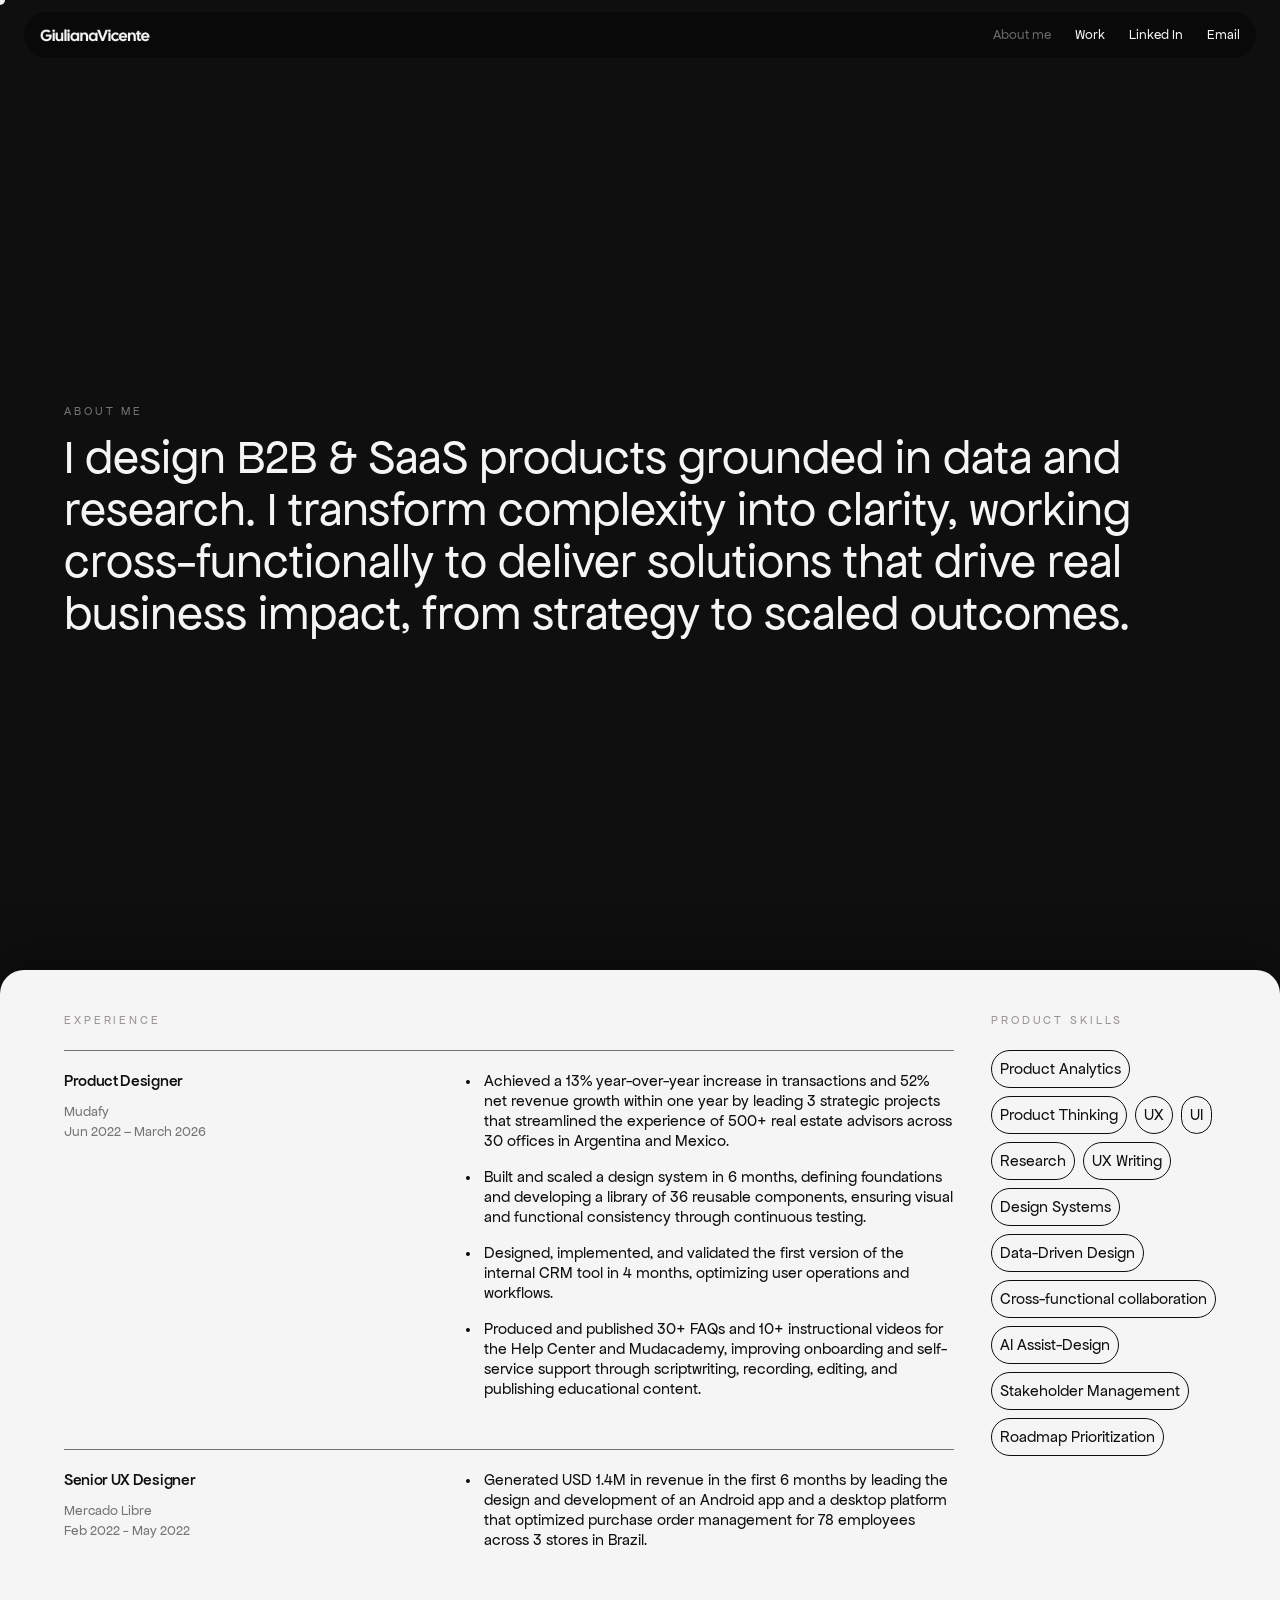
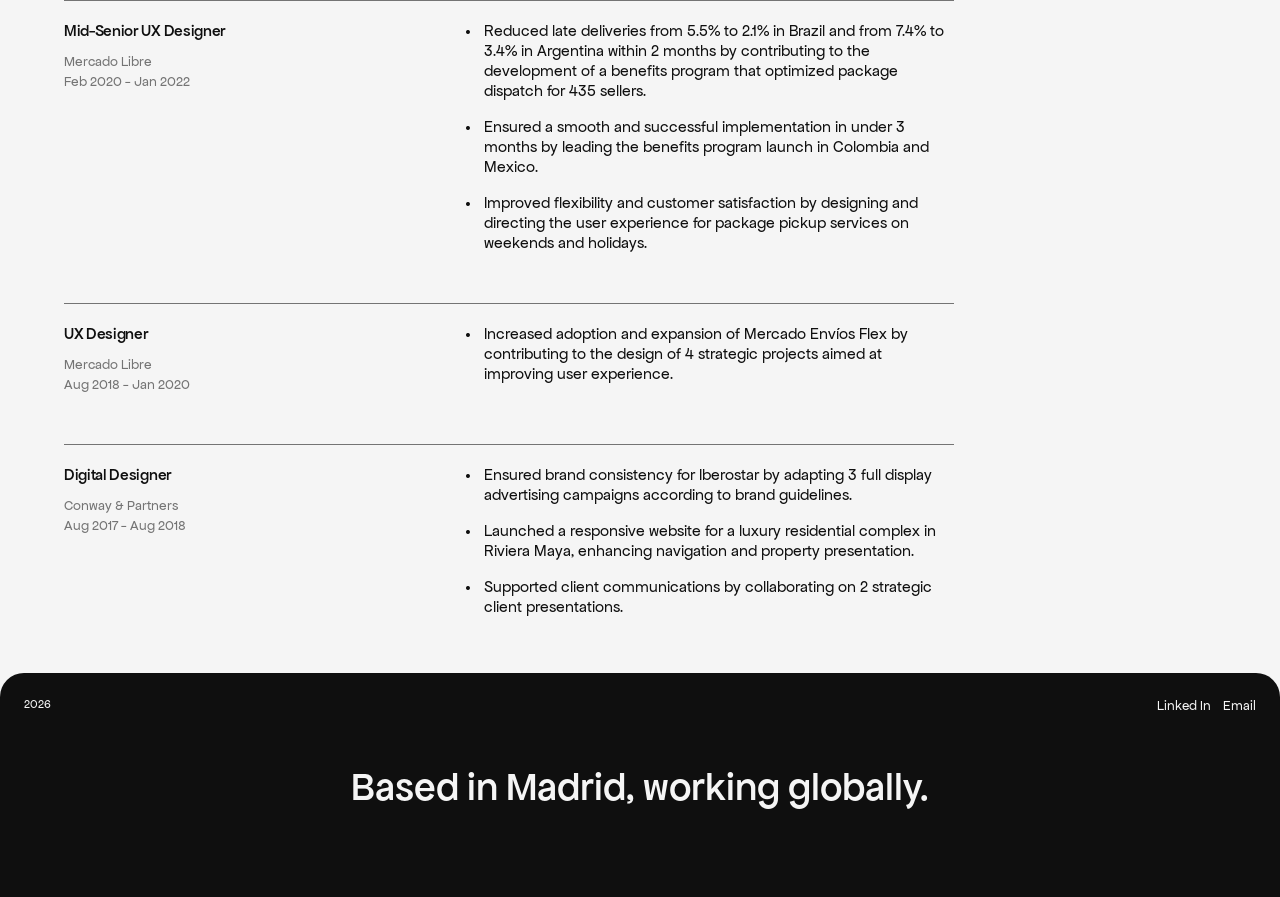
==== about.html @ 8612e889 "Cambios en home y about" ====
<!DOCTYPE html>
<html lang="en">
<head>
  <meta charset="UTF-8">
  <meta name="viewport" content="width=device-width, initial-scale=1.0">
  <title>About — Giuliana Vicente</title>
  <link rel="apple-touch-icon" sizes="180x180" href="favicon/apple-touch-icon.png">
  <link rel="icon" type="image/png" sizes="16x16" href="favicon/favicon-16x16.png">
  <link rel="icon" type="image/x-icon" href="favicon/favicon.ico">
  <link rel="manifest" href="favicon/site.webmanifest">
  <link rel="stylesheet" href="style.css?v=14">
</head>
<body class="about-page">

  <!-- Custom cursor -->
  <div id="cursor-dot"></div>
  <div id="cursor-bubble"><span id="cursor-bubble-text">See project</span></div>

  <!-- Navbar -->
  <nav class="navbar">
    <div class="navbar-inner">
      <a href="index.html" class="navbar-logo">
        <img src="images/logo.png" alt="Giuliana Vicente">
      </a>
      <div class="navbar-location">
        <div class="location-dot">
          <span class="dot-ring"></span>
          <span class="dot-core"></span>
        </div>
        <span>Based in Madrid, working globally</span>
      </div>
      <div class="navbar-links">
        <a href="about.html" class="nav-active">About me</a>
        <a href="index.html#work">Work</a>
        <a href="https://www.linkedin.com/in/giuliana-vicente/" target="_blank" rel="noopener">Linked In</a>
        <a href="mailto:giuvicente23@gmail.com">Email</a>
      </div>
      <button class="navbar-hamburger" aria-label="Open menu" aria-expanded="false" aria-controls="mobile-menu">
        <span class="ham-line"></span>
        <span class="ham-line"></span>
        <span class="ham-line"></span>
      </button>
    </div>
  </nav>

  <!-- Mobile menu overlay -->
  <div class="mobile-menu" id="mobile-menu" aria-hidden="true">
    <div class="mobile-menu-inner">
      <button class="mobile-menu-close" aria-label="Close menu">✕</button>
      <nav class="mobile-menu-links">
        <a href="index.html">Home</a>
        <a href="about.html" class="nav-active">About me</a>
        <a href="index.html#work">Work</a>
        <a href="https://www.linkedin.com/in/giuliana-vicente/" target="_blank" rel="noopener">Linked In</a>
        <a href="mailto:giuvicente23@gmail.com">Email</a>
      </nav>
    </div>
  </div>

  <!-- Main content -->
  <main class="about-main">

    <!-- Description -->
    <section class="about-description">
      <span class="label label--dark">ABOUT ME</span>
      <p class="about-intro">I design B2B &amp; SaaS products grounded in data and research. I transform complexity into clarity, working cross-functionally to deliver solutions that drive real business impact, from strategy to scaled outcomes.</p>
    </section>

    <!-- Experience + Skills -->
    <div class="about-body">

      <!-- Experience -->
      <div class="about-experience">
        <span class="label label--dark">EXPERIENCE</span>

        <div class="about-jobs">

          <section class="about-job">
            <div class="about-job-title">
              <h3>Product Designer</h3>
              <div class="about-job-meta">
                <span>Mudafy</span>
                <span>Jun 2022 – March 2026</span>
              </div>
            </div>
            <div class="about-job-desc">
              <ul>
                <li>Achieved a 13% year-over-year increase in transactions and 52% net revenue growth within one year by leading 3 strategic projects that streamlined the experience of 500+ real estate advisors across 30 offices in Argentina and Mexico.</li>
                <li>Built and scaled a design system in 6 months, defining foundations and developing a library of 36 reusable components, ensuring visual and functional consistency through continuous testing.</li>
                <li>Designed, implemented, and validated the first version of the internal CRM tool in 4 months, optimizing user operations and workflows.</li>
                <li>Produced and published 30+ FAQs and 10+ instructional videos for the Help Center and Mudacademy, improving onboarding and self-service support through scriptwriting, recording, editing, and publishing educational content.</li>
              </ul>
            </div>
          </section>

          <section class="about-job">
            <div class="about-job-title">
              <h3>Senior UX Designer</h3>
              <div class="about-job-meta">
                <span>Mercado Libre</span>
                <span>Feb 2022 - May 2022</span>
              </div>
            </div>
            <div class="about-job-desc">
              <ul>
                <li>Generated USD 1.4M in revenue in the first 6 months by leading the design and development of an Android app and a desktop platform that optimized purchase order management for 78 employees across 3 stores in Brazil.</li>
              </ul>
            </div>
          </section>

          <section class="about-job">
            <div class="about-job-title">
              <h3>Mid-Senior UX Designer</h3>
              <div class="about-job-meta">
                <span>Mercado Libre</span>
                <span>Feb 2020 - Jan 2022</span>
              </div>
            </div>
            <div class="about-job-desc">
              <ul>
                <li>Reduced late deliveries from 5.5% to 2.1% in Brazil and from 7.4% to 3.4% in Argentina within 2 months by contributing to the development of a benefits program that optimized package dispatch for 435 sellers.</li>
                <li>Ensured a smooth and successful implementation in under 3 months by leading the benefits program launch in Colombia and Mexico.</li>
                <li>Improved flexibility and customer satisfaction by designing and directing the user experience for package pickup services on weekends and holidays.</li>
              </ul>
            </div>
          </section>

          <section class="about-job">
            <div class="about-job-title">
              <h3>UX Designer</h3>
              <div class="about-job-meta">
                <span>Mercado Libre</span>
                <span>Aug 2018 - Jan 2020</span>
              </div>
            </div>
            <div class="about-job-desc">
              <ul>
                <li>Increased adoption and expansion of Mercado Envíos Flex by contributing to the design of 4 strategic projects aimed at improving user experience.</li>
              </ul>
            </div>
          </section>

          <section class="about-job">
            <div class="about-job-title">
              <h3>Digital Designer</h3>
              <div class="about-job-meta">
                <span>Conway &amp; Partners</span>
                <span>Aug 2017 - Aug 2018</span>
              </div>
            </div>
            <div class="about-job-desc">
              <ul>
                <li>Ensured brand consistency for Iberostar by adapting 3 full display advertising campaigns according to brand guidelines.</li>
                <li>Launched a responsive website for a luxury residential complex in Riviera Maya, enhancing navigation and property presentation.</li>
                <li>Supported client communications by collaborating on 2 strategic client presentations.</li>
              </ul>
            </div>
          </section>

        </div>
      </div>

      <!-- Skills -->
      <div class="about-skills">
        <span class="label label--dark">PRODUCT SKILLS</span>
        <div class="about-tags">
          <span class="about-tag" style="--pill-color:#BB98EB">Product Analytics</span>
          <span class="about-tag" style="--pill-color:#C4F485">Product Thinking</span>
          <span class="about-tag" style="--pill-color:#FFDDE3">UX</span>
          <span class="about-tag" style="--pill-color:#FFBE00">UI</span>
          <span class="about-tag" style="--pill-color:#DFCDAF">Research</span>
          <span class="about-tag" style="--pill-color:#669EF4">UX Writing</span>
          <span class="about-tag" style="--pill-color:#FF98F6">Design Systems</span>
          <span class="about-tag" style="--pill-color:#F07D7D">Data-Driven Design</span>
          <span class="about-tag" style="--pill-color:#C9E6F1">Cross-functional collaboration</span>
          <span class="about-tag" style="--pill-color:#FFBE00">AI Assist-Design</span>
          <span class="about-tag" style="--pill-color:#BB98EB">Stakeholder Management</span>
          <span class="about-tag" style="--pill-color:#C4F485">Roadmap Prioritization</span>
        </div>
      </div>

    </div>
  </main>

  <!-- Footer -->
  <footer class="footer--dark" id="contact">
    <div class="footer-inner">
      <span class="footer-year">2026</span>
      <p class="footer-tagline">Based in Madrid, working globally.</p>
      <div class="footer-social">
        <a href="https://www.linkedin.com/in/giuliana-vicente/" target="_blank" rel="noopener">Linked In</a>
        <a href="mailto:giuvicente23@gmail.com">Email</a>
      </div>
    </div>
  </footer>

  <script>
    // ── Custom cursor ──────────────────────────────────────────────────────
    var cursorDot    = document.getElementById('cursor-dot');
    var cursorBubble = document.getElementById('cursor-bubble');
    var cursorX = window.innerWidth / 2;
    var cursorY = window.innerHeight / 2;
    var rafPending = false;

    document.addEventListener('mousemove', function(e) {
      cursorX = e.clientX;
      cursorY = e.clientY;
      if (!rafPending) {
        rafPending = true;
        requestAnimationFrame(function() {
          cursorDot.style.left    = cursorX + 'px';
          cursorDot.style.top     = cursorY + 'px';
          cursorBubble.style.left = cursorX + 'px';
          cursorBubble.style.top  = cursorY + 'px';
          rafPending = false;
        });
      }
    });

    // ── Mobile hamburger menu ──────────────────────────────────────────────
    (function() {
      var btn   = document.querySelector('.navbar-hamburger');
      var menu  = document.getElementById('mobile-menu');
      var close = document.querySelector('.mobile-menu-close');
      if (!btn || !menu) return;

      function openMenu() {
        menu.classList.add('is-open');
        btn.classList.add('is-active');
        document.body.classList.add('menu-open');
        btn.setAttribute('aria-expanded', 'true');
        menu.setAttribute('aria-hidden', 'false');
      }
      function closeMenu() {
        menu.classList.remove('is-open');
        btn.classList.remove('is-active');
        document.body.classList.remove('menu-open');
        btn.setAttribute('aria-expanded', 'false');
        menu.setAttribute('aria-hidden', 'true');
      }

      btn.addEventListener('click', openMenu);
      if (close) close.addEventListener('click', closeMenu);
      menu.querySelectorAll('a').forEach(function(a) {
        a.addEventListener('click', closeMenu);
      });
    })();

    // ── Footer slide-up ────────────────────────────────────────────────────
    var footerEl = document.querySelector('footer');
    var footerObserver = new IntersectionObserver(function(entries) {
      entries.forEach(function(entry) {
        if (entry.isIntersecting) {
          footerEl.classList.add('footer-visible');
          footerObserver.unobserve(footerEl);
        }
      });
    }, { threshold: 0.05 });
    footerObserver.observe(footerEl);
  </script>

</body>
</html>
---- style.css ----
/* =============================================
   FONTS
   ============================================= */

@font-face {
  font-family: 'ApfelGrotezk';
  src: url('fonts/ApfelGrotezk-Regular.woff') format('woff');
  font-weight: 400;
  font-style: normal;
  font-display: swap;
}

@font-face {
  font-family: 'ApfelGrotezk';
  src: url('fonts/ApfelGrotezk-Mittel.woff') format('woff');
  font-weight: 500;
  font-style: normal;
  font-display: swap;
}

@font-face {
  font-family: 'ApfelGrotezk';
  src: url('fonts/ApfelGrotezk-Fett.woff') format('woff');
  font-weight: 700;
  font-style: normal;
  font-display: swap;
}

@font-face {
  font-family: 'FunnelDisplay';
  src: url('fonts/FunnelDisplay-Medium.woff') format('woff');
  font-weight: 500;
  font-style: normal;
  font-display: swap;
}

@font-face {
  font-family: 'Newake';
  src: url('fonts/NewakeFont-Demo.woff2') format('woff2');
  font-weight: 400;
  font-style: normal;
  font-display: swap;
}

/* =============================================
   RESET & BASE
   ============================================= */

*, *::before, *::after {
  box-sizing: border-box;
  margin: 0;
  padding: 0;
}

/* =============================================
   CUSTOM CURSOR
   ============================================= */

* {
  cursor: none !important;
}

#cursor-dot {
  position: fixed;
  top: 0;
  left: 0;
  width: 10px;
  height: 10px;
  background-color: #ffffff;
  border-radius: 50%;
  pointer-events: none;
  z-index: 9999;
  transform: translate(-50%, -50%);
  mix-blend-mode: difference;
  transition: opacity 0.2s ease, transform 0.25s cubic-bezier(0.16, 1, 0.3, 1);
  will-change: transform;
}

body.cursor-on-card #cursor-dot,
body.cursor-on-photo #cursor-dot {
  opacity: 0;
  transform: translate(-50%, -50%) scale(0);
}

#cursor-bubble {
  position: fixed;
  top: 0;
  left: 0;
  width: 110px;
  height: 110px;
  background-color: #0f0f0f;
  border-radius: 50%;
  pointer-events: none;
  z-index: 9998;
  transform: translate(-50%, -50%) scale(0);
  display: flex;
  align-items: center;
  justify-content: center;
  opacity: 0;
  transition: transform 0.35s cubic-bezier(0.16, 1, 0.3, 1),
              opacity 0.25s ease;
  will-change: transform;
}

body.cursor-on-card #cursor-bubble {
  transform: translate(-50%, -50%) scale(1);
  opacity: 1;
}

body.cursor-on-photo #cursor-bubble {
  transform: translate(-50%, -50%) scale(1);
  opacity: 1;
  background-color: #ffffff;
}

body.cursor-on-photo #cursor-bubble span {
  color: #0f0f0f;
}

#cursor-bubble span {
  font-family: 'ApfelGrotezk', sans-serif;
  font-weight: 500;
  font-size: 13px;
  color: #f5f5f5;
  pointer-events: none;
  white-space: nowrap;
}

:root {
  --black:  #0f0f0f;
  --white:  #f5f5f5;
  --grey:   #9a9393;
  --teal:   #1a7e7e;
}

html {
  scroll-behavior: smooth;
}

body {
  background-color: var(--black);
  color: var(--white);
  font-family: 'ApfelGrotezk', sans-serif;
  font-weight: 400;
  -webkit-font-smoothing: antialiased;
  -moz-osx-font-smoothing: grayscale;
}

img {
  display: block;
  max-width: 100%;
}

a {
  text-decoration: none;
  color: inherit;
}

/* =============================================
   SHARED: LABEL
   ============================================= */

.label {
  display: block;
  font-family: 'ApfelGrotezk', sans-serif;
  font-weight: 400;
  font-size: 12px;
  letter-spacing: 2.88px;
  line-height: 20px;
  color: var(--grey);
  text-transform: uppercase;
}

/* =============================================
   NAVBAR
   ============================================= */

.navbar {
  position: fixed;
  top: 0;
  left: 0;
  right: 0;
  z-index: 100;
  padding: 12px 24px;
}

.navbar-inner {
  display: flex;
  align-items: center;
  justify-content: space-between;
  width: 100%;
  height: 46px;
  padding: 0 16px;
  border-radius: 32px;
  background: rgba(0, 0, 0, 0.35);
  backdrop-filter: blur(16px);
  -webkit-backdrop-filter: blur(16px);
}

.navbar-location {
  display: none;
}

.navbar-location span {
  font-size: 14px;
  line-height: 20px;
  color: var(--white);
  white-space: nowrap;
}

.location-dot {
  position: relative;
  width: 16px;
  height: 16px;
  flex-shrink: 0;
  display: flex;
  align-items: center;
  justify-content: center;
}

.dot-core {
  position: absolute;
  width: 6px;
  height: 6px;
  border-radius: 50%;
  background: #ff3b30;
  z-index: 1;
}

.dot-ring {
  position: absolute;
  width: 12px;
  height: 12px;
  border-radius: 50%;
  background: rgba(255, 59, 48, 0.35);
  animation: radar-ping 1.8s ease-out infinite;
}

@keyframes radar-ping {
  0%   { transform: scale(0.8); opacity: 0.85; }
  100% { transform: scale(2.4); opacity: 0; }
}

.navbar-links {
  display: flex;
  align-items: center;
  gap: 24px;
}

.navbar-links a {
  font-size: 13.7px;
  line-height: 20px;
  color: var(--white);
  white-space: nowrap;
  transition: opacity 0.2s ease;
}

.navbar-links a.nav-active {
  opacity: 0.4;
}

.navbar--light .navbar-links a.nav-active {
  opacity: 0.4;
}

/* Logo */
.navbar-logo {
  display: flex;
  align-items: center;
  flex-shrink: 0;
  text-decoration: none;
}

.navbar-logo img {
  height: 28px;
  width: auto;
  display: block;
}

/* Hamburger — oculto en desktop */
.navbar-hamburger {
  display: none;
  flex-direction: column;
  align-items: center;
  justify-content: center;
  gap: 5px;
  width: 32px;
  height: 32px;
  background: none;
  border: none;
  cursor: pointer;
  padding: 4px;
  flex-shrink: 0;
}

.ham-line {
  display: block;
  width: 20px;
  height: 1.5px;
  background: var(--white);
  border-radius: 2px;
  transform-origin: center;
  transition: transform 0.4s cubic-bezier(0.16, 1, 0.3, 1),
              opacity  0.25s ease;
}

/* Línea 1 → brazo superior de la X */
.navbar-hamburger.is-active .ham-line:nth-child(1) {
  transform: translateY(6.5px) rotate(45deg);
}

/* Línea 2 → desaparece */
.navbar-hamburger.is-active .ham-line:nth-child(2) {
  transform: scaleX(0);
  opacity: 0;
}

/* Línea 3 → brazo inferior de la X */
.navbar-hamburger.is-active .ham-line:nth-child(3) {
  transform: translateY(-6.5px) rotate(-45deg);
}

/* Mobile menu overlay — clip-path desde esquina superior derecha */
.mobile-menu {
  display: flex;
  flex-direction: column;
  position: fixed;
  inset: 0;
  height: 100vh;
  height: 100svh;
  z-index: 200;
  background-color: #ffffff;
  clip-path: circle(0% at calc(100% - 32px) 38px);
  pointer-events: none;
  transition: clip-path 0.75s cubic-bezier(0.16, 1, 0.3, 1);
}

.mobile-menu.is-open {
  clip-path: circle(170% at calc(100% - 32px) 38px);
  pointer-events: all;
}

body.menu-open {
  overflow: hidden;
}

.mobile-menu-inner {
  display: flex;
  flex-direction: column;
  height: 100%;
  padding: 16px 16px 48px;
  position: relative;
}

.mobile-menu-close {
  align-self: flex-end;
  background: none;
  border: none;
  color: var(--black);
  font-size: 20px;
  line-height: 1;
  cursor: pointer;
  padding: 8px;
  opacity: 0.4;
  transition: opacity 0.2s ease;
  font-family: 'ApfelGrotezk', sans-serif;
}

.mobile-menu-close:hover {
  opacity: 1;
}

.mobile-menu-links {
  display: flex;
  flex-direction: column;
  justify-content: center;
  flex: 1;
  gap: 32px;
  padding: 0 8px;
}

.mobile-menu-links a {
  font-family: 'ApfelGrotezk', sans-serif;
  font-size: 40px;
  line-height: 44px;
  color: var(--black);
  text-decoration: none;
  opacity: 0;
  transform: translateY(12px);
  transition: opacity 0.3s ease, transform 0.4s cubic-bezier(0.16, 1, 0.3, 1),
              color 0.2s ease;
}

.mobile-menu.is-open .mobile-menu-links a {
  opacity: 1;
  transform: translateY(0);
}

.mobile-menu.is-open .mobile-menu-links a:nth-child(1) { transition-delay: 0.22s; }
.mobile-menu.is-open .mobile-menu-links a:nth-child(2) { transition-delay: 0.30s; }
.mobile-menu.is-open .mobile-menu-links a:nth-child(3) { transition-delay: 0.38s; }
.mobile-menu.is-open .mobile-menu-links a:nth-child(4) { transition-delay: 0.46s; }
.mobile-menu.is-open .mobile-menu-links a:nth-child(5) { transition-delay: 0.54s; }

.mobile-menu-links a:hover,
.mobile-menu-links a:active {
  opacity: 0.4;
}

.mobile-menu-links a.nav-active {
  opacity: 0.35;
}

/* Navbar variante clara (sobre fondo blanco) */
.navbar--light .navbar-inner {
  background: rgba(245, 245, 245, 0.75);
  border: 1px solid rgba(0,0,0,0.08);
}

.navbar--light .navbar-location span,
.navbar--light .navbar-links a {
  color: var(--black);
}

/* Footer variante invertida (fondo negro) */
footer.footer--dark {
  background-color: var(--black);
  border-radius: 24px 24px 0 0;
  margin-top: -24px;
  position: relative;
  z-index: 3;
}

footer.footer--dark .footer-year,
footer.footer--dark .footer-tagline,
footer.footer--dark .footer-social a {
  color: var(--white);
}

.navbar-links a:hover {
  opacity: 0.6;
}

/* =============================================
   HERO
   ============================================= */

.hero {
  position: sticky;
  top: 0;
  z-index: 0;
  display: flex;
  flex-direction: column;
  align-items: center;
  justify-content: center;
  height: 100vh;
  height: 100svh;
  width: 100%;
  overflow: clip;
}

.hero-bg {
  position: absolute;
  inset: 0;
  z-index: 0;
  overflow: hidden;
}

.hero-bg-img {
  position: absolute;
  top: 50%;
  left: 50%;
  width: auto;
  height: auto;
  max-width: none;
  transform: translate(-50%, -50%);
  will-change: transform;
}


.hero-text {
  position: absolute;
  top: 50%;
  left: 0;
  right: 0;
  transform: translateY(-50%);
  z-index: 2;
  width: 100%;
  text-align: center;
}

.hero-title {
  font-family: 'ApfelGrotezk', sans-serif;
  font-weight: 400;
  font-size: clamp(52px, 11.1vw, 160px);
  line-height: 0.95;
  color: var(--white);
  text-transform: uppercase;
  overflow: hidden;
}

.hero-line--product {
  padding-left: 0;
}

.hero-line--designer {
  padding-left: 0;
}

.hero-name {
  font-family: 'ApfelGrotezk', sans-serif;
  font-weight: 400;
  font-size: clamp(18px, 3vw, 44px);
  line-height: 1;
  color: var(--white);
  text-align: center;
  margin-top: 20px;
  overflow: hidden;
}

/* ── Hero title: horizontal mask reveal ─── */
.line-mask {
  display: block;
  overflow: hidden;
}

.line-reveal {
  display: block;
  opacity: 0;
  transform: translateX(-6px);
  clip-path: inset(0 100% 0 0);
  animation: line-mask-reveal 0.9s cubic-bezier(0.77, 0, 0.175, 1) forwards;
}

@keyframes line-mask-reveal {
  0%   { clip-path: inset(0 100% 0 0); opacity: 1; transform: translateX(-6px); }
  100% { clip-path: inset(0 0% 0 0);   opacity: 1; transform: translateX(0); }
}

/* Name: fade + slide up */
.name-mask {
  display: block;
  overflow: hidden;
}

.name-reveal {
  display: block;
  opacity: 0;
  transform: translateY(16px);
  animation: name-fade-up 0.7s cubic-bezier(0.16, 1, 0.3, 1) forwards;
}

@keyframes name-fade-up {
  to { opacity: 1; transform: translateY(0); }
}

/* Hero location — visible en todos los viewports */
.hero-location-mobile {
  display: flex;
  position: absolute;
  bottom: 24px;
  left: 0;
  right: 0;
  justify-content: center;
  align-items: center;
  gap: 8px;
  z-index: 2;
}

.hero-location-mobile span {
  font-size: 14px;
  line-height: 20px;
  color: var(--white);
  white-space: nowrap;
}

/* WoW inline images — only visible on mobile */
.wow-item-img {
  display: none;
  width: 100%;
  height: 200px;
  border-radius: 12px;
  overflow: hidden;
  margin-top: 4px;
}

.wow-item-img img {
  width: 100%;
  height: 100%;
  object-fit: cover;
}

footer.footer-visible .footer-inner {
  opacity: 1;
  transform: translateY(0);
}

/* ── Scroll reveal ─────────────────────── */
.reveal-on-scroll {
  opacity: 0;
  transform: translateY(24px);
  transition: opacity 0.65s cubic-bezier(0.16, 1, 0.3, 1),
              transform 0.65s cubic-bezier(0.16, 1, 0.3, 1);
}

.reveal-on-scroll.revealed {
  opacity: 1;
  transform: translateY(0);
}

.card-row.reveal-on-scroll,
.wow-item.reveal-on-scroll,
.exp-item.reveal-on-scroll {
  transition-delay: calc(var(--delay, 0) * 0.15s);
}

/* =============================================
   DESCRIPTION
   ============================================= */

.description {
  display: flex;
  flex-direction: column;
  gap: 10px;
  padding: 80px 64px;
  width: 100%;
  position: relative;
  z-index: 1;
  background-color: var(--black);
  border-radius: 24px 24px 0 0;
  box-shadow: 0 -12px 48px rgba(0,0,0,0.5);
}

.description p {
  font-family: 'ApfelGrotezk', sans-serif;
  font-weight: 400;
  font-size: 48px;
  line-height: 52px;
  color: var(--white);
}

/* =============================================
   WAY OF WORKING
   ============================================= */

.wow {
  display: flex;
  gap: 64px;
  align-items: center;
  justify-content: flex-end;
  padding: 120px 24px;
  width: 100%;
  position: sticky;
  top: 0;
  z-index: 1;
  background-color: var(--black);
}

.wow-image {
  width: 649px;
  height: 462px;
  flex-shrink: 0;
  border-radius: 16px;
  overflow: hidden;
  background-color: var(--black);
  position: relative;
}

.wow-image img {
  position: absolute;
  inset: 0;
  width: 100%;
  height: 100%;
  object-fit: cover;
  transition: opacity 0.6s ease;
}

.wow-image img.wow-img-hidden {
  opacity: 0;
}

.wow-text {
  flex: 1;
  display: flex;
  flex-direction: column;
  gap: 32px;
  min-width: 0;
}

.wow-item {
  display: flex;
  flex-direction: column;
  gap: 12px;
  cursor: default;
  transition: opacity 0.4s ease;
}

.wow-item h3 {
  font-family: 'ApfelGrotezk', sans-serif;
  font-weight: 500;
  font-size: 20px;
  line-height: 24px;
}

.wow-item p {
  font-family: 'ApfelGrotezk', sans-serif;
  font-weight: 400;
  font-size: 20px;
  line-height: 24px;
}

.wow-item--active h3,
.wow-item--active p {
  color: var(--white);
}

.wow-item--muted h3,
.wow-item--muted p {
  color: var(--grey);
}

/* =============================================
   CASE STUDIES
   ============================================= */

/* Sección: fondo negro para tapar el hero sticky detrás */
.case-studies {
  position: relative;
  z-index: 2;
  background-color: var(--black);
}

/* Sticky viewport — el contenedor visual real */
.cs-sticky {
  position: sticky;
  top: 0;
  height: 100vh;
  height: 100svh;
  overflow: hidden;
  background-color: #ffffff;
  border-radius: 24px 24px 0 0;
  box-shadow: 0 -16px 48px rgba(0, 0, 0, 0.35);
  display: flex;
  flex-direction: column;
  padding-top: 70px; /* altura navbar */
}

/* Label CASE STUDIES */
.cs-header {
  flex-shrink: 0;
  padding: 24px 24px 16px;
}

.label--dark {
  color: var(--grey);
}

/* Track: recorta el stack de cards */
.cs-track {
  flex: 1;
  overflow: hidden;
  position: relative;
  padding: 8px 24px 0;
  margin-bottom: 40px;
}

/* Stack de cards — JS anima el translateY */
.cs-cards {
  display: flex;
  flex-direction: column;
  gap: 12px;
  padding-bottom: 48px;
  will-change: transform;
  transition: transform 0.5s cubic-bezier(0.4, 0, 0.2, 1);
}

/* ── Fila de proyecto ─────────────────────────
   Un solo rectángulo redondeado con shadow.
   Altura asignada por JS.
   ─────────────────────────────────────────── */
.card-row {
  display: flex;
  align-items: stretch;
  flex-shrink: 0;
  border-radius: 36px;
  overflow: hidden;
  box-shadow: 0px 50px 70px 0px rgba(0, 0, 0, 0.08);
  cursor: pointer;
  background-color: var(--card-bg, #f5f5f5);
}

/* ── Panel de texto (izquierda) ──────────────── */
.card {
  background: var(--card-gradient, var(--card-bg, #f5f5f5));
  flex: 0 0 35%;
  padding: 40px;
  display: flex;
  flex-direction: column;
  justify-content: space-between;
  min-width: 0;
}

.card-top {
  display: flex;
  flex-direction: column;
  gap: 12px;
}

.card-meta {
  display: flex;
  flex-direction: column;
  gap: 6px;
}

.card-year {
  font-family: 'ApfelGrotezk', sans-serif;
  font-weight: 400;
  font-size: 16px;
  line-height: 20px;
  letter-spacing: -0.32px;
  color: var(--card-text, var(--grey));
  white-space: nowrap;
}

.card-tags {
  display: flex;
  gap: 6px;
  flex-wrap: wrap;
}

.tag {
  display: inline-flex;
  align-items: center;
  justify-content: center;
  padding: 2px 6px;
  border-radius: 24px;
  background-color: #f5f5f5;
  font-family: Arial, sans-serif;
  font-size: 12px;
  line-height: 16px;
  color: var(--black);
  white-space: nowrap;
}

.card h3 {
  font-family: 'ApfelGrotezk', sans-serif;
  font-weight: 500;
  font-size: 36px;
  line-height: 36px;
  color: var(--card-text, var(--black));
}

.card-top > p {
  font-family: 'ApfelGrotezk', sans-serif;
  font-weight: 400;
  font-size: 24px;
  line-height: 28px;
  letter-spacing: -0.48px;
  color: var(--card-text, var(--black));
}

.card-metric {
  font-family: 'ApfelGrotezk', sans-serif;
  font-weight: 400;
  font-size: 24px;
  line-height: 28px;
  letter-spacing: -0.48px;
  color: var(--card-text, var(--black));
}

.card-metrics {
  display: flex;
  flex-direction: column;
  gap: 12px;
}

/* ── Panel de imagen (derecha) ───────────────── */
.card-img {
  flex: 1;
  position: relative;
  min-width: 0;
  background: var(--card-img-gradient, var(--card-bg, #f5f5f5));
}

.card-img img {
  position: absolute;
  inset: 0;
  width: 100%;
  height: 100%;
  object-fit: cover;
  display: block;
}

/* =============================================
   EXPERIENCE & SKILLS
   ============================================= */

.experience-skills {
  background-color: var(--black);
  display: flex;
  gap: 64px;
  align-items: flex-start;
  padding: 120px 24px;
  width: 100%;
  position: relative;
  z-index: 1;
}

.experience-col,
.skills-col {
  flex: 1;
  display: flex;
  flex-direction: column;
  gap: 20px;
  min-width: 0;
}

.exp-item {
  border-top: 1px solid rgba(245, 245, 245, 0.2);
  padding-top: 12px;
  display: flex;
  flex-direction: column;
  gap: 4px;
}

.exp-header {
  display: flex;
  align-items: flex-start;
  justify-content: space-between;
  gap: 16px;
}

.exp-header h3 {
  font-family: 'ApfelGrotezk', sans-serif;
  font-weight: 500;
  font-size: 16px;
  line-height: 20px;
  letter-spacing: -0.32px;
  color: #ffffff;
  white-space: nowrap;
}

.exp-date {
  font-family: 'ApfelGrotezk', sans-serif;
  font-size: 12px;
  line-height: 18px;
  color: var(--grey);
  white-space: nowrap;
  flex-shrink: 0;
}

.exp-company {
  font-family: 'ApfelGrotezk', sans-serif;
  font-size: 12px;
  line-height: 18px;
  color: var(--grey);
}

.skill-tags {
  display: flex;
  flex-wrap: wrap;
  gap: 8px;
}

.skill-tag {
  display: inline-flex;
  align-items: center;
  justify-content: center;
  padding: 6px 8px;
  border: 1px solid var(--white);
  border-radius: 24px;
  font-family: 'ApfelGrotezk', sans-serif;
  font-size: 16px;
  line-height: 24px;
  color: var(--white);
  white-space: nowrap;
  transition: background-color 0.25s ease, color 0.25s ease, border-color 0.25s ease;
}

.skill-tag:hover {
  background-color: transparent;
  border-color: var(--pill-color, var(--white));
  color: var(--pill-color, var(--white));
}

/* =============================================
   ABOUT PAGE — REVEAL ANIMATION
   ============================================= */

@keyframes about-reveal {
  from {
    opacity: 0;
    clip-path: inset(0 0 100% 0);
    transform: translateY(16px);
  }
  to {
    opacity: 1;
    clip-path: inset(0 0 0% 0);
    transform: translateY(0);
  }
}

/* =============================================
   ABOUT PAGE
   ============================================= */

.about-page {
  background-color: var(--black);
  cursor: none;
}

.about-main {
  padding-top: 70px; /* altura navbar */
}

/* ── Description fold (dark, full viewport) ── */
.about-description {
  display: flex;
  flex-direction: column;
  justify-content: center;
  gap: 10px;
  padding: 80px 64px;
  min-height: 100vh;
  min-height: 100svh;
  background-color: var(--black);
  position: sticky;
  top: 0;
  z-index: 0;
  box-sizing: border-box;
}

.about-description .label {
  color: #747474;
  animation: about-reveal 0.7s cubic-bezier(0.16, 1, 0.3, 1) both;
  animation-delay: 0.1s;
}

.about-intro {
  font-family: 'ApfelGrotezk', sans-serif;
  font-size: 48px;
  line-height: 52px;
  color: var(--white);
  max-width: 100%;
  animation: about-reveal 0.9s cubic-bezier(0.16, 1, 0.3, 1) both;
  animation-delay: 0.25s;
}

/* ── Body: overlap card (light) ── */
.about-body {
  display: flex;
  gap: 37px;
  padding: 40px 64px 80px;
  background-color: #f5f5f5;
  border-radius: 24px 24px 0 0;
  box-shadow: 0 -16px 48px rgba(0, 0, 0, 0.35);
  position: relative;
  z-index: 2;
}

/* Columna experiencia */
.about-experience {
  flex: 1;
  display: flex;
  flex-direction: column;
  gap: 20px;
}

.about-jobs {
  display: flex;
  flex-direction: column;
  gap: 50px;
}

.about-job {
  display: flex;
  flex-wrap: wrap;
  gap: 0;
  align-items: flex-start;
  padding-top: 20px;
  border-top: 0.5px solid #747474;
}

.about-job-title {
  flex: 0 0 400px;
  min-width: 220px;
  display: flex;
  flex-direction: column;
  gap: 12px;
}

.about-job-title h3 {
  font-family: 'ApfelGrotezk', sans-serif;
  font-weight: 500;
  font-size: 16px;
  line-height: 20px;
  letter-spacing: -0.32px;
  color: var(--black);
}

.about-job-meta {
  display: flex;
  flex-direction: column;
  gap: 2px;
  font-family: 'ApfelGrotezk', sans-serif;
  font-size: 14px;
  line-height: 18px;
  color: #747474;
}

.about-job-desc {
  flex: 1;
  min-width: 300px;
  font-family: 'ApfelGrotezk', sans-serif;
  font-size: 16px;
  line-height: 20px;
  color: var(--black);
}

.about-job-desc ul {
  padding-left: 0;
  margin: 0;
  list-style: none;
  display: flex;
  flex-direction: column;
  gap: 16px;
}

.about-job-desc li {
  padding-left: 20px;
  position: relative;
}

.about-job-desc li::before {
  content: '•';
  position: absolute;
  left: 0;
  color: var(--black);
}

/* Columna skills */
.about-skills {
  flex: 0 0 224px;
  display: flex;
  flex-direction: column;
  gap: 20px;
}

.about-tags {
  display: flex;
  flex-wrap: wrap;
  gap: 8px;
}

/* Pills: mismo estilo que la home */
.about-tag {
  font-family: 'ApfelGrotezk', sans-serif;
  font-size: 16px;
  line-height: 24px;
  color: var(--black);
  border: 1px solid var(--black);
  border-radius: 24px;
  padding: 6px 8px;
  white-space: nowrap;
  position: relative;
  z-index: 10000;
  background-color: transparent;
  transition: border-color 0.25s ease, color 0.25s ease;
  cursor: none;
}

.about-tag:hover {
  border-color: var(--pill-color, var(--black));
  color: var(--pill-color, var(--black));
  background-color: transparent;
}

/* Mobile about */
@media (max-width: 768px) {
  .about-description {
    padding: 40px 16px;
    min-height: 100svh;
  }

  .about-intro {
    font-size: 32px;
    line-height: 32px;
  }

  .about-body {
    flex-direction: column;
    gap: 0;
    padding: 20px 16px 40px;
  }

  .about-experience,
  .about-skills {
    width: 100%;
  }

  .about-skills {
    padding-top: 20px;
  }

  .about-job {
    flex-direction: column;
  }

  .about-job-title {
    flex: none;
    width: 100%;
  }

  .about-job-meta {
    flex-direction: row;
    justify-content: space-between;
  }
}

/* =============================================
   FOOTER
   ============================================= */

footer {
  background-color: var(--white);
  width: 100%;
  max-width: 1390px;
  margin: 0 auto;
  border-radius: 24px 24px 0 0;
  overflow: hidden;
  position: relative;
  z-index: 2;
}

.footer-inner {
  display: flex;
  align-items: flex-start;
  justify-content: space-between;
  padding: 23px 24px;
  min-height: 224px;
  position: relative;
  opacity: 0;
  transform: translateY(60px);
  transition: opacity 0.9s cubic-bezier(0.16, 1, 0.3, 1),
              transform 1.1s cubic-bezier(0.16, 1, 0.3, 1);
}

.footer-year {
  font-family: 'ApfelGrotezk', sans-serif;
  font-size: 12px;
  line-height: 16px;
  color: var(--black);
  white-space: nowrap;
}

.footer-tagline {
  position: absolute;
  left: 50%;
  top: 114px;
  transform: translate(-50%, -50%);
  font-family: 'ApfelGrotezk', sans-serif;
  font-weight: 500;
  font-size: 40px;
  line-height: 44px;
  color: var(--black);
  text-align: center;
  white-space: nowrap;
}

.footer-social {
  display: flex;
  gap: 12px;
  align-items: center;
}

.footer-social a {
  font-family: 'ApfelGrotezk', sans-serif;
  font-size: 13.7px;
  line-height: 20px;
  color: var(--black);
  white-space: nowrap;
  transition: opacity 0.2s ease;
}

.footer-social a:hover {
  opacity: 0.5;
}

/* Way of Working — imagen reducida por debajo de 1300px */
@media (max-width: 1300px) {
  .wow-image {
    width: 360px;
    height: 256px;
  }
}

/* =============================================
   TABLET  (769px – 1024px)
   ============================================= */

@media (min-width: 769px) and (max-width: 1024px) {

  /* Side margins → 32px */
  .description        { padding: 80px 32px; }
  .about-description  { padding: 80px 32px; }
  .about-body         { padding: 40px 32px 80px; }

  /* Way of Working — márgenes alineados con case studies */
  .wow { padding: 120px 32px; }

  /* Cards — layout horizontal 50/50 */
  .card-row {
    flex-direction: row;
    height: auto;
  }
  .card {
    flex: 0 0 50%;
    width: auto;
    padding: 12px;
    border-radius: 0;
  }
  .card-img {
    flex: 0 0 50%;
    width: auto;
    min-height: 280px;
  }

  /* Márgenes internos de case studies alineados con wow */
  .cs-header { padding: 24px 32px 16px; }
  .cs-track  { padding: 8px 32px 0; }

}

/* =============================================
   MOBILE  (≤ 767px)
   ============================================= */

@media (max-width: 768px) {

  /* ── Navbar ───────────────────────────────── */
  .navbar { padding: 12px 16px; }
  .navbar-location { display: none; }
  .navbar-inner { justify-content: space-between; }
  .navbar-links { display: none; }
  .navbar-hamburger { display: flex; }

  /* ── Hero ─────────────────────────────────── */
  .hero {
    height: 448px;
    height: 448px;
  }

  .hero-location-mobile {
    display: flex;
    left: 0;
    right: 0;
    justify-content: center;
    padding: 0 16px;
  }

  .hero-text {
    padding: 0 16px;
    text-align: center;
  }

  .hero-title {
    font-size: 54px;
    line-height: 54px;
    text-align: center;
  }

  .hero-line--product { padding-left: 0; }
  .hero-line--designer { padding-left: 0; }

  .hero-name {
    font-size: 16px;
    line-height: 1.2;
    margin-top: 12px;
  }

  /* ── Description ─────────────────────────── */
  .description {
    padding: 40px 16px;
    border-radius: 0;
  }

  .description p {
    font-size: 32px;
    line-height: 32px;
  }

  /* ── Way of Working ──────────────────────── */
  .wow {
    flex-direction: column;
    padding: 40px 16px;
    position: relative;
    z-index: 1;
    gap: 32px;
    align-items: flex-start;
    background-color: var(--black);
  }

  .wow-image { display: none; }

  .wow-text { width: 100%; }

  .wow-item-img { display: block; }

  /* ── Case Studies ────────────────────────── */
  .case-studies { padding: 0 16px 24px; }
  .cs-header { padding: 40px 0 16px; }

  /* Cards en mobile: padding texto 12px */
  .card { padding: 12px; }

  .card h3 { font-size: 28px; line-height: 30px; }

  .card-top > p,
  .card-metric { font-size: 16px; line-height: 20px; letter-spacing: -0.28px; }

  /* ── Experience & Skills ─────────────────── */
  .experience-skills {
    flex-direction: column;
    padding: 40px 0;
    gap: 40px;
  }

  .experience-col,
  .skills-col {
    padding: 0 16px;
  }

  /* ── Footer ──────────────────────────────── */
  footer { max-width: 100%; }

  .footer-inner {
    flex-wrap: wrap;
    align-items: center;
    padding: 40px 16px;
    min-height: auto;
    gap: 24px 0;
  }

  .footer-year  { order: 1; flex: 1; }
  .footer-social { order: 2; }

  .footer-tagline {
    order: 3;
    position: static;
    transform: none;
    left: auto;
    top: auto;
    width: 100%;
    flex-basis: 100%;
    text-align: center;
    font-size: 32px;
    line-height: 36px;
    white-space: normal;
  }

}

/* =============================================
   SMALL MOBILE  (≤ 600px) — cards apiladas
   ============================================= */

@media (max-width: 600px) {

  /* Desactiva scroll-lock */
  .cs-sticky {
    position: static;
    height: auto;
    overflow: visible;
    padding-top: 0;
    border-radius: 0;
    box-shadow: none;
  }

  .cs-track {
    overflow: visible;
    padding: 0;
    flex: none;
  }

  .cs-cards {
    transform: none !important;
    gap: 12px;
  }

  /* Cada fila se apila verticalmente */
  .card-row {
    flex-direction: column;
    height: auto !important;
    border-radius: 24px;
  }

  /* Panel texto: ancho completo */
  .card {
    flex: none;
    width: 100%;
    border-radius: 0;
  }

  /* Panel imagen */
  .card-img {
    flex: none;
    width: 100%;
    min-height: 220px;
    position: relative;
  }

}
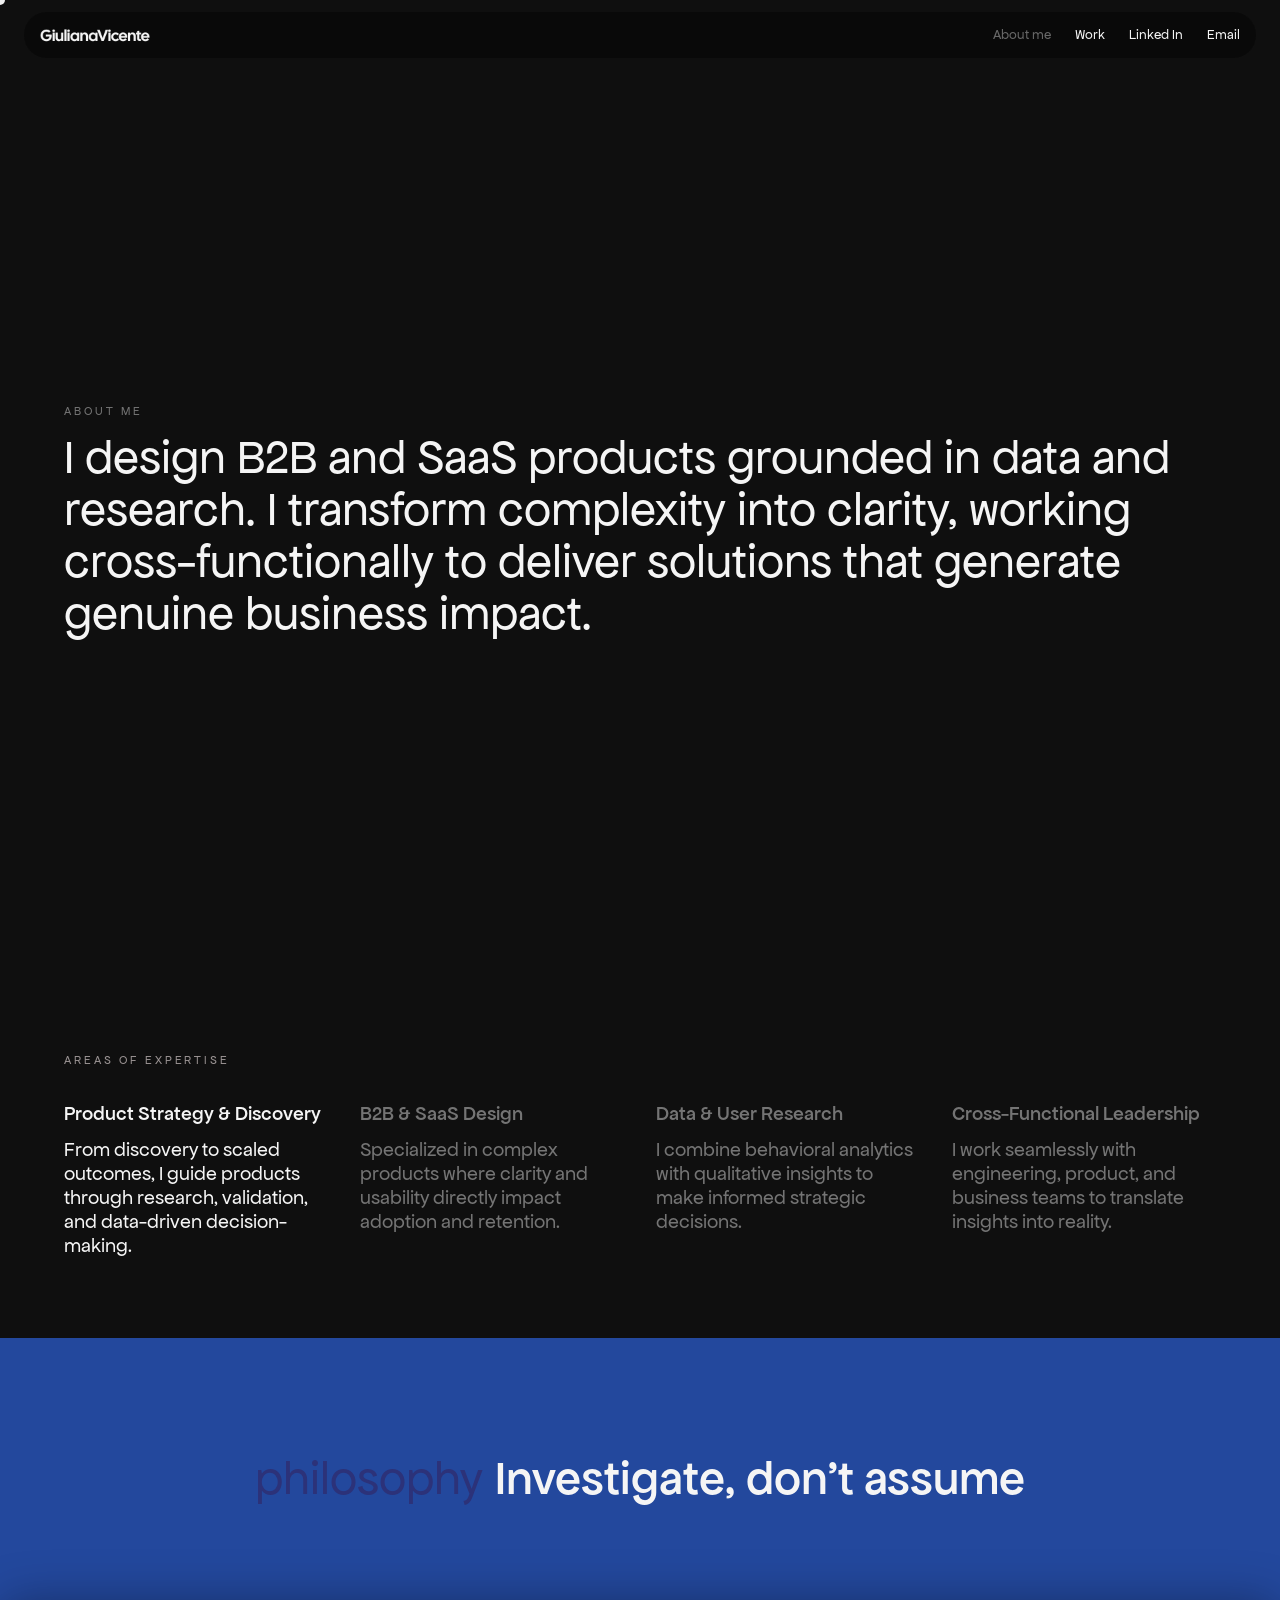
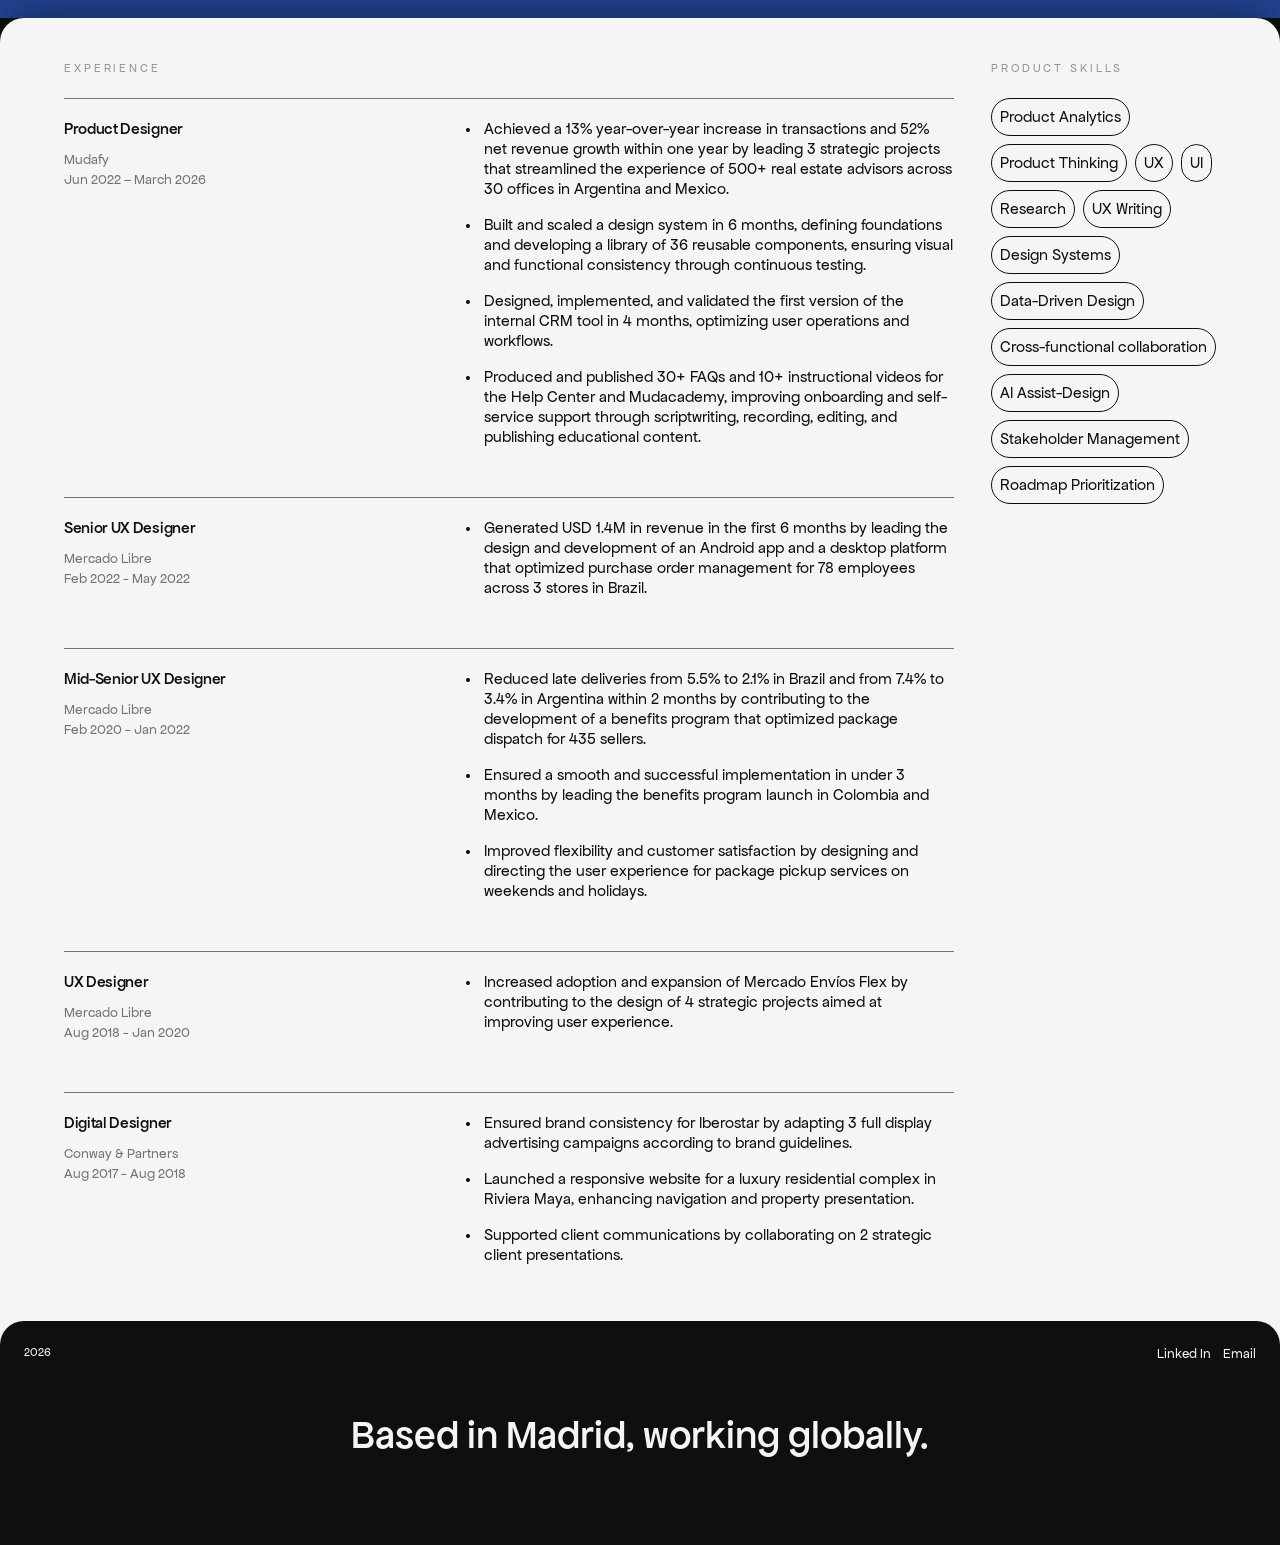
==== commit 8212853b: "Cambios y ajustes" ====
--- a/about.html
+++ b/about.html
@@ -63,7 +63,40 @@
     <!-- Description -->
     <section class="about-description">
       <span class="label label--dark">ABOUT ME</span>
-      <p class="about-intro">I design B2B &amp; SaaS products grounded in data and research. I transform complexity into clarity, working cross-functionally to deliver solutions that drive real business impact, from strategy to scaled outcomes.</p>
+      <p class="about-intro">I design B2B and SaaS products grounded in data and research. I transform complexity into clarity, working cross-functionally to deliver solutions that generate genuine business impact.</p>
+    </section>
+
+    <!-- Areas of Expertise -->
+    <section class="wow">
+      <span class="label label--dark">AREAS OF EXPERTISE</span>
+      <div class="wow-cols">
+        <div class="wow-col wow-col--active" data-wow-index="0">
+          <h3>Product Strategy &amp; Discovery</h3>
+          <p>From discovery to scaled outcomes, I guide products through research, validation, and data-driven decision-making.</p>
+        </div>
+        <div class="wow-col" data-wow-index="1">
+          <h3>B2B &amp; SaaS Design</h3>
+          <p>Specialized in complex products where clarity and usability directly impact adoption and retention.</p>
+        </div>
+        <div class="wow-col" data-wow-index="2">
+          <h3>Data &amp; User Research</h3>
+          <p>I combine behavioral analytics with qualitative insights to make informed strategic decisions.</p>
+        </div>
+        <div class="wow-col" data-wow-index="3">
+          <h3>Cross-Functional Leadership</h3>
+          <p>I work seamlessly with engineering, product, and business teams to translate insights into reality.</p>
+        </div>
+      </div>
+    </section>
+
+    <!-- Philosophy -->
+    <section class="philosophy">
+      <div class="philosophy-inner">
+        <span class="philosophy-label">philosophy</span>
+        <span class="philosophy-text">
+          <span class="philosophy-phrase" id="philosophy-phrase">Investigate, don't assume</span>
+        </span>
+      </div>
     </section>
 
     <!-- Experience + Skills -->
@@ -183,6 +216,7 @@
   </main>
 
   <!-- Footer -->
+  <div class="footer-bg footer-bg--light">
   <footer class="footer--dark" id="contact">
     <div class="footer-inner">
       <span class="footer-year">2026</span>
@@ -193,6 +227,7 @@
       </div>
     </div>
   </footer>
+  </div>
 
   <script>
     // ── Custom cursor ──────────────────────────────────────────────────────
@@ -246,6 +281,42 @@
       });
     })();
 
+    // ── Areas of Expertise: hover por columna ─────────────────────────────
+    (function() {
+      var wowCols = document.querySelectorAll('.wow-col');
+      wowCols.forEach(function(col) {
+        col.addEventListener('mouseenter', function() {
+          wowCols.forEach(function(c) { c.classList.remove('wow-col--active'); });
+          col.classList.add('wow-col--active');
+        });
+      });
+    })();
+
+    // ── Philosophy: text cycling (textos se agregan aquí) ─────────────────
+    (function() {
+      var phrases = [
+        "Investigate, don't assume"
+        // más frases se agregan aquí
+      ];
+      if (phrases.length <= 1) return;
+      var el = document.getElementById('philosophy-phrase');
+      var current = 0;
+
+      function nextPhrase() {
+        el.classList.add('philosophy-out');
+        setTimeout(function() {
+          current = (current + 1) % phrases.length;
+          el.textContent = phrases[current];
+          el.classList.remove('philosophy-out');
+          el.style.animation = 'none';
+          el.offsetHeight; // reflow
+          el.style.animation = '';
+        }, 500);
+      }
+
+      setInterval(nextPhrase, 4000);
+    })();
+
     // ── Footer slide-up ────────────────────────────────────────────────────
     var footerEl = document.querySelector('footer');
     var footerObserver = new IntersectionObserver(function(entries) {
--- a/style.css
+++ b/style.css
@@ -609,7 +609,7 @@
 }
 
 .card-row.reveal-on-scroll,
-.wow-item.reveal-on-scroll,
+.wow-col.reveal-on-scroll,
 .exp-item.reveal-on-scroll {
   transition-delay: calc(var(--delay, 0) * 0.15s);
 }
@@ -640,83 +640,118 @@
 }
 
 /* =============================================
-   WAY OF WORKING
+   AREAS OF EXPERTISE (ex Way of Working)
    ============================================= */
 
 .wow {
   display: flex;
-  gap: 64px;
-  align-items: center;
-  justify-content: flex-end;
-  padding: 120px 24px;
+  flex-direction: column;
+  gap: 32px;
+  padding: 80px 64px;
   width: 100%;
-  position: sticky;
-  top: 0;
+  position: relative;
   z-index: 1;
   background-color: var(--black);
 }
 
-.wow-image {
-  width: 649px;
-  height: 462px;
-  flex-shrink: 0;
-  border-radius: 16px;
-  overflow: hidden;
-  background-color: var(--black);
-  position: relative;
-}
-
-.wow-image img {
-  position: absolute;
-  inset: 0;
+.wow-cols {
+  display: flex;
+  gap: 32px;
+  align-items: flex-start;
   width: 100%;
-  height: 100%;
-  object-fit: cover;
-  transition: opacity 0.6s ease;
-}
-
-.wow-image img.wow-img-hidden {
-  opacity: 0;
-}
-
-.wow-text {
+}
+
+.wow-col {
   flex: 1;
-  display: flex;
-  flex-direction: column;
-  gap: 32px;
-  min-width: 0;
-}
-
-.wow-item {
   display: flex;
   flex-direction: column;
   gap: 12px;
   cursor: default;
-  transition: opacity 0.4s ease;
-}
-
-.wow-item h3 {
+  transition: color 0.35s ease;
+  color: #747474;
+  min-width: 0;
+}
+
+.wow-col h3 {
   font-family: 'ApfelGrotezk', sans-serif;
   font-weight: 500;
   font-size: 20px;
   line-height: 24px;
-}
-
-.wow-item p {
+  color: inherit;
+}
+
+.wow-col p {
   font-family: 'ApfelGrotezk', sans-serif;
   font-weight: 400;
   font-size: 20px;
   line-height: 24px;
-}
-
-.wow-item--active h3,
-.wow-item--active p {
+  color: inherit;
+}
+
+.wow-col--active {
   color: var(--white);
 }
 
-.wow-item--muted h3,
-.wow-item--muted p {
-  color: var(--grey);
+/* =============================================
+   PHILOSOPHY
+   ============================================= */
+
+.philosophy {
+  width: 100%;
+  background-color: #23489d;
+  display: flex;
+  align-items: center;
+  justify-content: center;
+  padding: 80px 64px;
+  min-height: 280px;
+  position: relative;
+  z-index: 1;
+  overflow: hidden;
+}
+
+.philosophy-inner {
+  display: flex;
+  align-items: center;
+  gap: 12px;
+}
+
+.philosophy-label {
+  font-family: 'ApfelGrotezk', sans-serif;
+  font-weight: 400;
+  font-size: 48px;
+  line-height: 1;
+  color: #2c3279;
+  white-space: nowrap;
+  flex-shrink: 0;
+}
+
+.philosophy-text {
+  font-family: 'ApfelGrotezk', sans-serif;
+  font-weight: 500;
+  font-size: 48px;
+  line-height: 1;
+  color: var(--white);
+  white-space: nowrap;
+}
+
+/* Animated text — each phrase cycles in/out */
+.philosophy-phrase {
+  display: inline-block;
+  animation: philosophy-in 0.7s cubic-bezier(0.16, 1, 0.3, 1) both;
+}
+
+.philosophy-phrase.philosophy-out {
+  animation: philosophy-out 0.5s cubic-bezier(0.4, 0, 1, 1) both;
+}
+
+@keyframes philosophy-in {
+  from { opacity: 0; transform: translateY(20px); }
+  to   { opacity: 1; transform: translateY(0); }
+}
+
+@keyframes philosophy-out {
+  from { opacity: 1; transform: translateY(0); }
+  to   { opacity: 0; transform: translateY(-20px); }
 }
 
 /* =============================================
@@ -742,7 +777,7 @@
   box-shadow: 0 -16px 48px rgba(0, 0, 0, 0.35);
   display: flex;
   flex-direction: column;
-  padding-top: 70px; /* altura navbar */
+  padding-top: 16px;
 }
 
 /* Label CASE STUDIES */
@@ -793,7 +828,7 @@
 .card {
   background: var(--card-gradient, var(--card-bg, #f5f5f5));
   flex: 0 0 35%;
-  padding: 40px;
+  padding: 20px;
   display: flex;
   flex-direction: column;
   justify-content: space-between;
@@ -808,17 +843,18 @@
 
 .card-meta {
   display: flex;
-  flex-direction: column;
-  gap: 6px;
+  flex-direction: row;
+  align-items: center;
+  gap: 12px;
 }
 
 .card-year {
   font-family: 'ApfelGrotezk', sans-serif;
   font-weight: 400;
-  font-size: 16px;
+  font-size: 14px;
   line-height: 20px;
-  letter-spacing: -0.32px;
-  color: var(--card-text, var(--grey));
+  letter-spacing: -0.28px;
+  color: var(--card-secondary, var(--grey));
   white-space: nowrap;
 }
 
@@ -834,8 +870,8 @@
   justify-content: center;
   padding: 2px 6px;
   border-radius: 24px;
-  background-color: #f5f5f5;
-  font-family: Arial, sans-serif;
+  background-color: var(--tag-bg, #f5f5f5);
+  font-family: 'ApfelGrotezk', sans-serif;
   font-size: 12px;
   line-height: 16px;
   color: var(--black);
@@ -859,19 +895,37 @@
   color: var(--card-text, var(--black));
 }
 
+.card-outcome {
+  display: flex;
+  align-items: center;
+  gap: 8px;
+  flex-wrap: wrap;
+}
+
+.outcome-label {
+  font-family: 'ApfelGrotezk', sans-serif;
+  font-weight: 400;
+  font-size: 14px;
+  line-height: 16px;
+  letter-spacing: -0.28px;
+  color: var(--outcome-label-color, var(--card-secondary, var(--grey)));
+  white-space: nowrap;
+}
+
 .card-metric {
   font-family: 'ApfelGrotezk', sans-serif;
-  font-weight: 400;
-  font-size: 24px;
-  line-height: 28px;
-  letter-spacing: -0.48px;
+  font-weight: 500;
+  font-size: 14px;
+  line-height: 14px;
+  letter-spacing: -0.28px;
   color: var(--card-text, var(--black));
-}
-
-.card-metrics {
-  display: flex;
-  flex-direction: column;
-  gap: 12px;
+  white-space: nowrap;
+}
+
+.outcome-sep {
+  color: var(--card-secondary, var(--grey));
+  font-size: 14px;
+  line-height: 14px;
 }
 
 /* ── Panel de imagen (derecha) ───────────────── */
@@ -1041,8 +1095,20 @@
   line-height: 52px;
   color: var(--white);
   max-width: 100%;
-  animation: about-reveal 0.9s cubic-bezier(0.16, 1, 0.3, 1) both;
-  animation-delay: 0.25s;
+}
+
+/* Line-by-line scroll reveal */
+.about-line-wrap {
+  display: block;
+  overflow: hidden;
+}
+.about-line-inner {
+  display: block;
+  transform: translateY(110%);
+  transition: transform 0.8s cubic-bezier(0.16, 1, 0.3, 1);
+}
+.about-line-inner.line-revealed {
+  transform: translateY(0);
 }
 
 /* ── Body: overlap card (light) ── */
@@ -1219,6 +1285,17 @@
 /* =============================================
    FOOTER
    ============================================= */
+
+/* Wrapper full-width que cubre el hero en los costados */
+.footer-bg {
+  width: 100%;
+  position: relative;
+  z-index: 3;
+  background-color: var(--black); /* costados negros → footer blanco (index) */
+}
+.footer-bg--light {
+  background-color: #f5f5f5;     /* costados claros → footer negro (about) */
+}
 
 footer {
   background-color: var(--white);
@@ -1315,7 +1392,7 @@
   .card {
     flex: 0 0 50%;
     width: auto;
-    padding: 12px;
+    padding: 20px;
     border-radius: 0;
   }
   .card-img {
@@ -1388,34 +1465,83 @@
     line-height: 32px;
   }
 
-  /* ── Way of Working ──────────────────────── */
+  /* ── Areas of Expertise ─────────────────── */
   .wow {
+    padding: 40px 16px;
+    gap: 24px;
+  }
+
+  .wow-cols {
     flex-direction: column;
-    padding: 40px 16px;
+    gap: 24px;
+  }
+
+  .wow-col h3,
+  .wow-col p {
+    font-size: 16px;
+    line-height: 22px;
+  }
+
+  /* ── Philosophy ──────────────────────────── */
+  .philosophy {
+    padding: 60px 24px;
+    min-height: 200px;
+  }
+
+  .philosophy-inner {
+    flex-direction: column;
+    align-items: flex-start;
+    gap: 4px;
+  }
+
+  .philosophy-label,
+  .philosophy-text {
+    font-size: 32px;
+  }
+
+  /* ── Case Studies ────────────────────────── */
+  .case-studies { padding: 0; }
+  .cs-sticky {
     position: relative;
-    z-index: 1;
-    gap: 32px;
-    align-items: flex-start;
-    background-color: var(--black);
-  }
-
-  .wow-image { display: none; }
-
-  .wow-text { width: 100%; }
-
-  .wow-item-img { display: block; }
-
-  /* ── Case Studies ────────────────────────── */
-  .case-studies { padding: 0 16px 24px; }
-  .cs-header { padding: 40px 0 16px; }
-
-  /* Cards en mobile: padding texto 12px */
-  .card { padding: 12px; }
-
-  .card h3 { font-size: 28px; line-height: 30px; }
-
-  .card-top > p,
-  .card-metric { font-size: 16px; line-height: 20px; letter-spacing: -0.28px; }
+    height: auto;
+    overflow: visible;
+    background-color: #f5f5f5;
+    padding-bottom: 40px;
+    border-radius: 0;
+    box-shadow: none;
+  }
+  .cs-header { padding: 24px 16px 16px; }
+  .cs-track  { overflow: visible; flex: none; padding: 0 16px; margin-bottom: 0; }
+  .cs-cards  { transform: none !important; gap: 12px; }
+
+  /* Cards <768px: disposición vertical */
+  .card-row {
+    flex-direction: column;
+    height: auto !important;
+    border-radius: 24px;
+    overflow: hidden;
+  }
+  .card {
+    flex: none;
+    width: 100%;
+    padding: 16px;
+    border-radius: 0;
+    justify-content: flex-start;
+    gap: 48px;
+    background: var(--card-bg-mobile, var(--card-bg));
+  }
+  .card-img {
+    flex: none;
+    width: 100%;
+    height: 259px;
+    min-height: unset;
+  }
+
+  .card h3 { font-size: 32px; line-height: 32px; }
+
+  .card-top > p { font-size: 20px; line-height: 22px; letter-spacing: -0.4px; }
+
+  .outcome-label { color: var(--card-secondary, var(--grey)); }
 
   /* ── Experience & Skills ─────────────────── */
   .experience-skills {
@@ -1424,7 +1550,11 @@
     gap: 40px;
   }
 
-  .experience-col,
+  .experience-col {
+    padding: 0 16px;
+    width: 100%;
+  }
+
   .skills-col {
     padding: 0 16px;
   }
@@ -1463,49 +1593,3 @@
    SMALL MOBILE  (≤ 600px) — cards apiladas
    ============================================= */
 
-@media (max-width: 600px) {
-
-  /* Desactiva scroll-lock */
-  .cs-sticky {
-    position: static;
-    height: auto;
-    overflow: visible;
-    padding-top: 0;
-    border-radius: 0;
-    box-shadow: none;
-  }
-
-  .cs-track {
-    overflow: visible;
-    padding: 0;
-    flex: none;
-  }
-
-  .cs-cards {
-    transform: none !important;
-    gap: 12px;
-  }
-
-  /* Cada fila se apila verticalmente */
-  .card-row {
-    flex-direction: column;
-    height: auto !important;
-    border-radius: 24px;
-  }
-
-  /* Panel texto: ancho completo */
-  .card {
-    flex: none;
-    width: 100%;
-    border-radius: 0;
-  }
-
-  /* Panel imagen */
-  .card-img {
-    flex: none;
-    width: 100%;
-    min-height: 220px;
-    position: relative;
-  }
-
-}
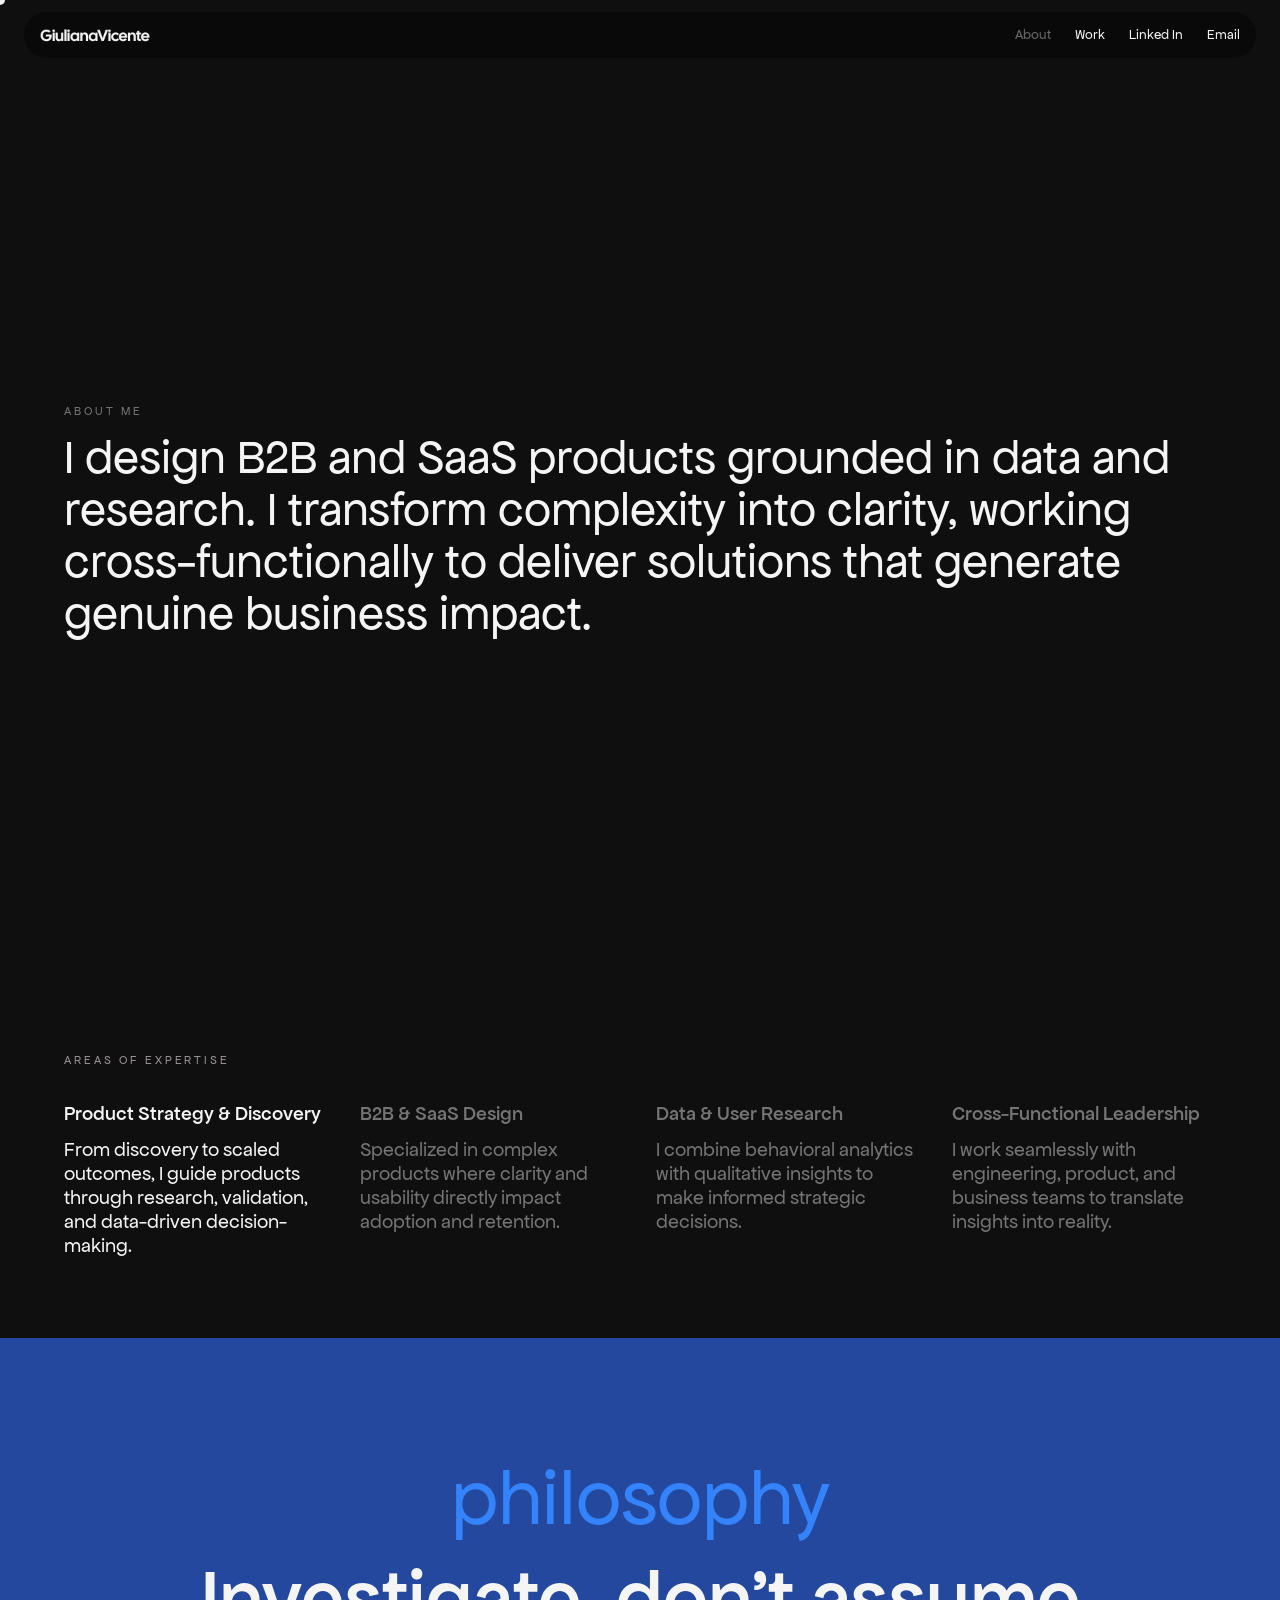
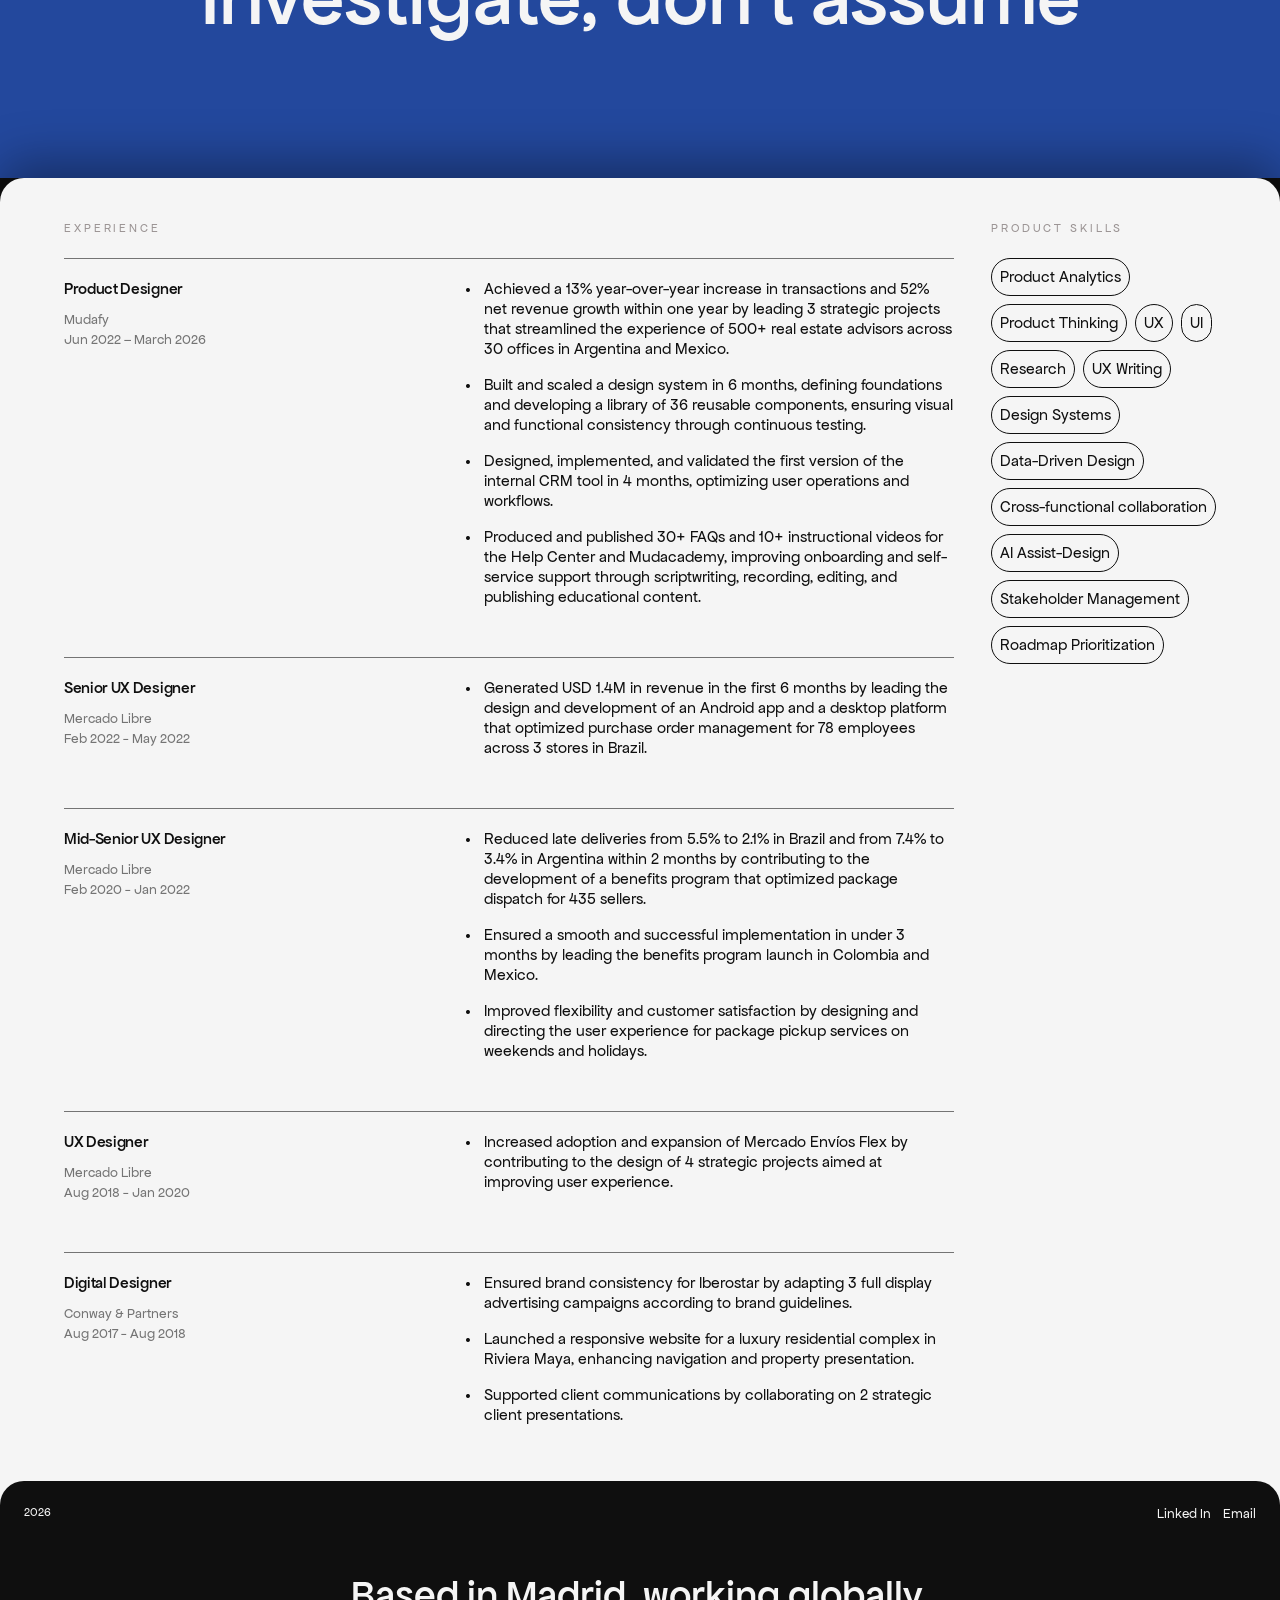
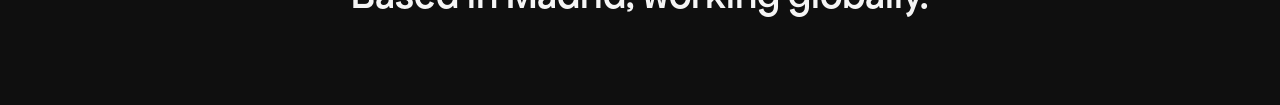
==== commit 32ed95ab: "Cierre de home y about page" ====
--- a/about.html
+++ b/about.html
@@ -30,7 +30,7 @@
         <span>Based in Madrid, working globally</span>
       </div>
       <div class="navbar-links">
-        <a href="about.html" class="nav-active">About me</a>
+        <a href="about.html" class="nav-active">About</a>
         <a href="index.html#work">Work</a>
         <a href="https://www.linkedin.com/in/giuliana-vicente/" target="_blank" rel="noopener">Linked In</a>
         <a href="mailto:giuvicente23@gmail.com">Email</a>
@@ -49,7 +49,7 @@
       <button class="mobile-menu-close" aria-label="Close menu">✕</button>
       <nav class="mobile-menu-links">
         <a href="index.html">Home</a>
-        <a href="about.html" class="nav-active">About me</a>
+        <a href="about.html" class="nav-active">About</a>
         <a href="index.html#work">Work</a>
         <a href="https://www.linkedin.com/in/giuliana-vicente/" target="_blank" rel="noopener">Linked In</a>
         <a href="mailto:giuvicente23@gmail.com">Email</a>
@@ -295,10 +295,13 @@
     // ── Philosophy: text cycling (textos se agregan aquí) ─────────────────
     (function() {
       var phrases = [
-        "Investigate, don't assume"
-        // más frases se agregan aquí
+        "Investigate, don't assume",
+        "Design with purpose",
+        "Iterate, learn, improve",
+        "Systems thinking mindset",
+        "Prioritize user value",
+        "Data + intuition"
       ];
-      if (phrases.length <= 1) return;
       var el = document.getElementById('philosophy-phrase');
       var current = 0;
 
@@ -314,7 +317,7 @@
         }, 500);
       }
 
-      setInterval(nextPhrase, 4000);
+      setInterval(nextPhrase, 2000);
     })();
 
     // ── Footer slide-up ────────────────────────────────────────────────────
--- a/style.css
+++ b/style.css
@@ -700,38 +700,41 @@
   width: 100%;
   background-color: #23489d;
   display: flex;
+  flex-direction: column;
   align-items: center;
   justify-content: center;
-  padding: 80px 64px;
-  min-height: 280px;
-  position: relative;
+  padding: 120px 64px;
+  position: sticky;
+  top: 0;
   z-index: 1;
   overflow: hidden;
 }
 
 .philosophy-inner {
   display: flex;
+  flex-direction: column;
   align-items: center;
-  gap: 12px;
+  gap: 0;
+  text-align: center;
 }
 
 .philosophy-label {
   font-family: 'ApfelGrotezk', sans-serif;
   font-weight: 400;
-  font-size: 48px;
-  line-height: 1;
-  color: #2c3279;
-  white-space: nowrap;
-  flex-shrink: 0;
+  font-size: 80px;
+  line-height: 80px;
+  color: #3483FA;
+  white-space: nowrap;
 }
 
 .philosophy-text {
   font-family: 'ApfelGrotezk', sans-serif;
   font-weight: 500;
-  font-size: 48px;
-  line-height: 1;
+  font-size: 80px;
+  line-height: 120px;
   color: var(--white);
   white-space: nowrap;
+  display: block;
 }
 
 /* Animated text — each phrase cycles in/out */
@@ -1484,19 +1487,14 @@
 
   /* ── Philosophy ──────────────────────────── */
   .philosophy {
-    padding: 60px 24px;
-    min-height: 200px;
-  }
-
-  .philosophy-inner {
-    flex-direction: column;
-    align-items: flex-start;
-    gap: 4px;
+    padding: 80px 24px;
   }
 
   .philosophy-label,
   .philosophy-text {
-    font-size: 32px;
+    font-size: 40px;
+    line-height: 1.1;
+    white-space: normal;
   }
 
   /* ── Case Studies ────────────────────────── */
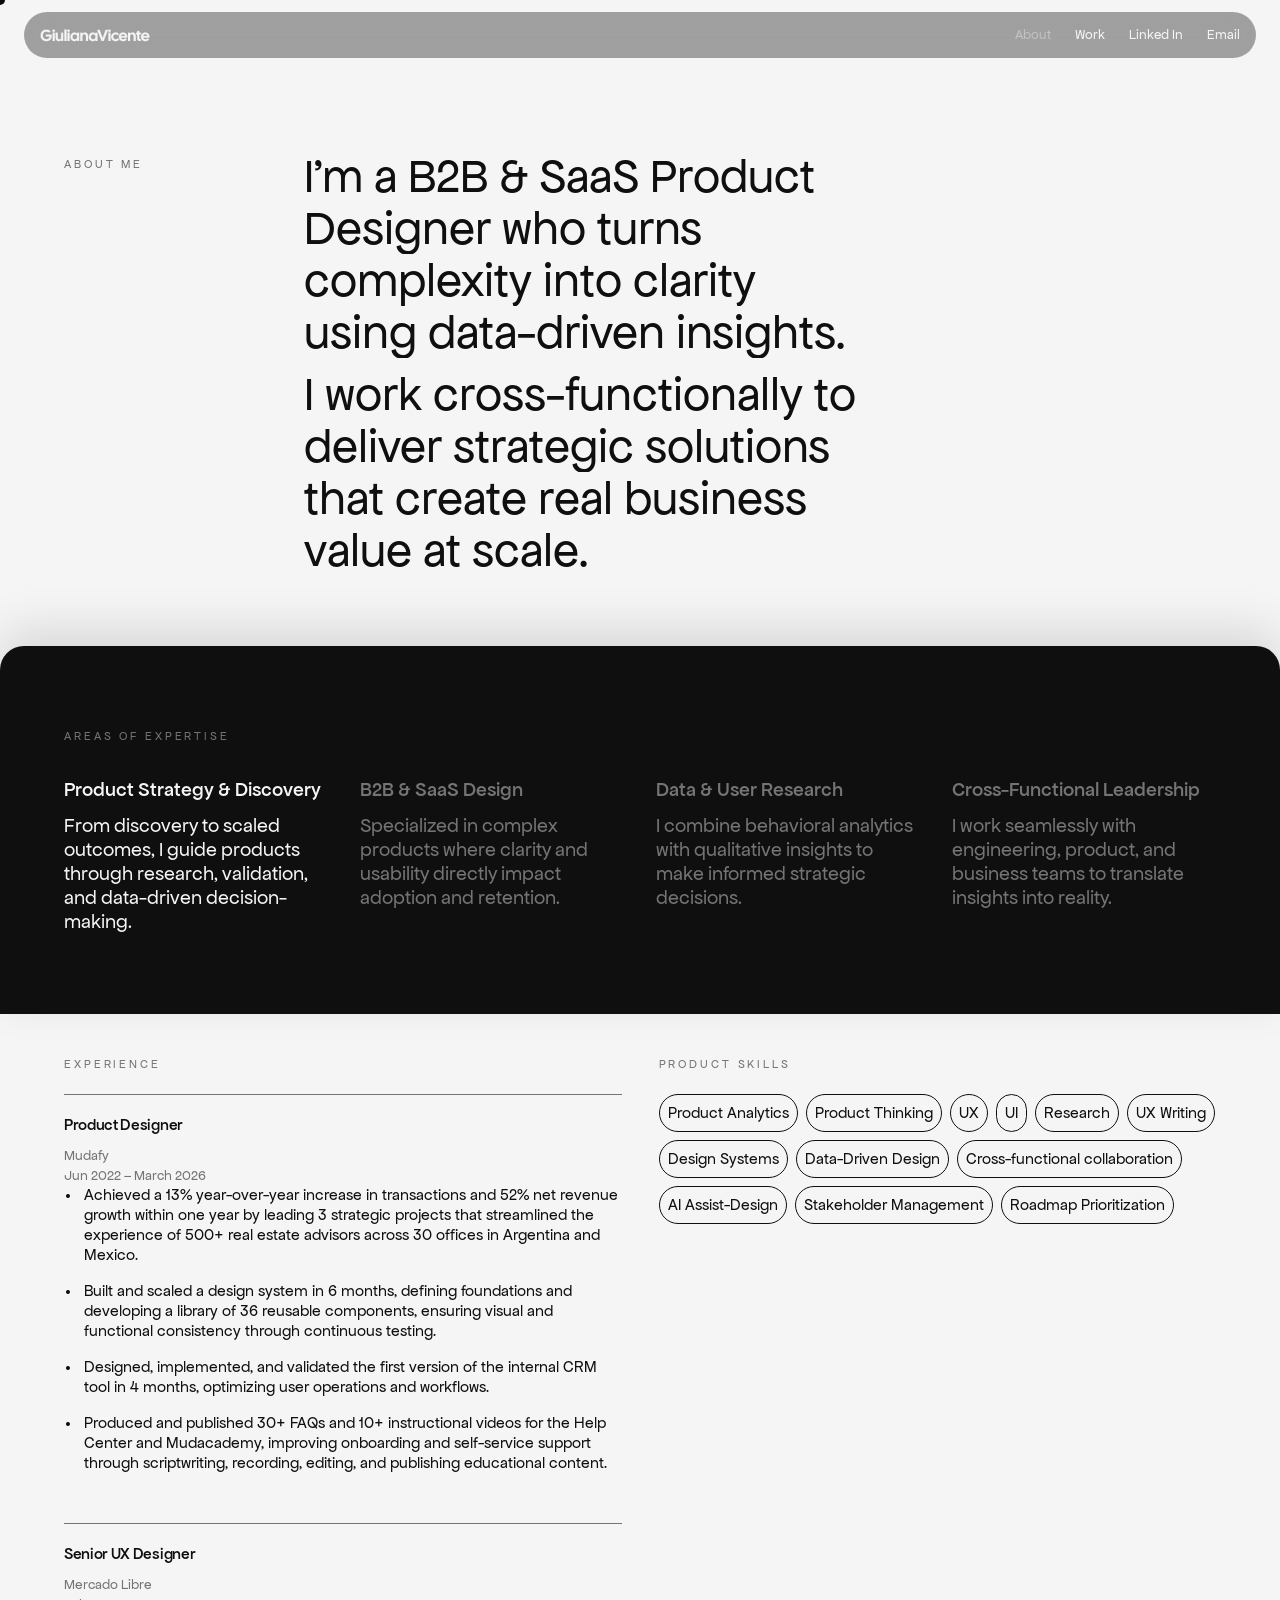
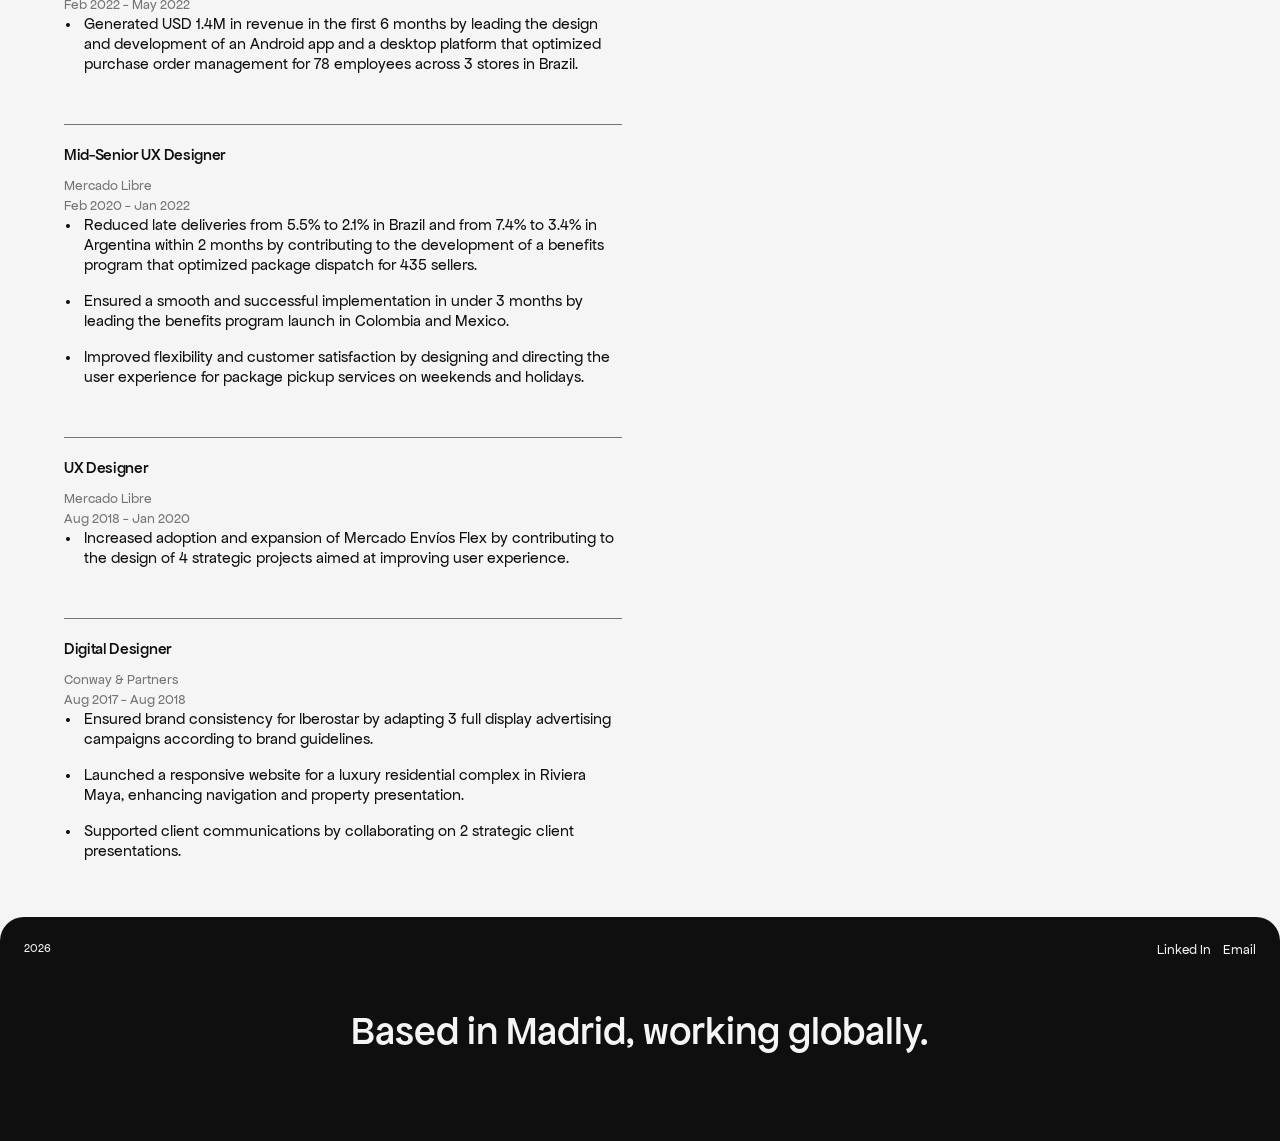
==== commit 3cf1ddda: "cambios" ====
--- a/about.html
+++ b/about.html
@@ -62,8 +62,13 @@
 
     <!-- Description -->
     <section class="about-description">
-      <span class="label label--dark">ABOUT ME</span>
-      <p class="about-intro">I design B2B and SaaS products grounded in data and research. I transform complexity into clarity, working cross-functionally to deliver solutions that generate genuine business impact.</p>
+      <div class="about-desc-left">
+        <span class="about-line-wrap"><span class="about-line-inner about-me-label">ABOUT ME</span></span>
+      </div>
+      <div class="about-desc-right">
+        <p class="about-intro">I'm a B2B &amp; SaaS Product Designer who turns complexity into clarity using data-driven insights.</p>
+        <p class="about-intro">I work cross-functionally to deliver strategic solutions that create real business value at scale.</p>
+      </div>
     </section>
 
     <!-- Areas of Expertise -->
@@ -89,16 +94,6 @@
       </div>
     </section>
 
-    <!-- Philosophy -->
-    <section class="philosophy">
-      <div class="philosophy-inner">
-        <span class="philosophy-label">philosophy</span>
-        <span class="philosophy-text">
-          <span class="philosophy-phrase" id="philosophy-phrase">Investigate, don't assume</span>
-        </span>
-      </div>
-    </section>
-
     <!-- Experience + Skills -->
     <div class="about-body">
 
@@ -108,7 +103,7 @@
 
         <div class="about-jobs">
 
-          <section class="about-job">
+          <section class="about-job reveal-on-scroll" style="--delay:0">
             <div class="about-job-title">
               <h3>Product Designer</h3>
               <div class="about-job-meta">
@@ -126,7 +121,7 @@
             </div>
           </section>
 
-          <section class="about-job">
+          <section class="about-job reveal-on-scroll" style="--delay:1">
             <div class="about-job-title">
               <h3>Senior UX Designer</h3>
               <div class="about-job-meta">
@@ -141,7 +136,7 @@
             </div>
           </section>
 
-          <section class="about-job">
+          <section class="about-job reveal-on-scroll" style="--delay:2">
             <div class="about-job-title">
               <h3>Mid-Senior UX Designer</h3>
               <div class="about-job-meta">
@@ -158,7 +153,7 @@
             </div>
           </section>
 
-          <section class="about-job">
+          <section class="about-job reveal-on-scroll" style="--delay:3">
             <div class="about-job-title">
               <h3>UX Designer</h3>
               <div class="about-job-meta">
@@ -173,7 +168,7 @@
             </div>
           </section>
 
-          <section class="about-job">
+          <section class="about-job reveal-on-scroll" style="--delay:4">
             <div class="about-job-title">
               <h3>Digital Designer</h3>
               <div class="about-job-meta">
@@ -194,21 +189,21 @@
       </div>
 
       <!-- Skills -->
-      <div class="about-skills">
+      <div class="about-skills reveal-on-scroll" style="--delay:0">
         <span class="label label--dark">PRODUCT SKILLS</span>
         <div class="about-tags">
-          <span class="about-tag" style="--pill-color:#BB98EB">Product Analytics</span>
-          <span class="about-tag" style="--pill-color:#C4F485">Product Thinking</span>
-          <span class="about-tag" style="--pill-color:#FFDDE3">UX</span>
-          <span class="about-tag" style="--pill-color:#FFBE00">UI</span>
-          <span class="about-tag" style="--pill-color:#DFCDAF">Research</span>
-          <span class="about-tag" style="--pill-color:#669EF4">UX Writing</span>
-          <span class="about-tag" style="--pill-color:#FF98F6">Design Systems</span>
-          <span class="about-tag" style="--pill-color:#F07D7D">Data-Driven Design</span>
-          <span class="about-tag" style="--pill-color:#C9E6F1">Cross-functional collaboration</span>
-          <span class="about-tag" style="--pill-color:#FFBE00">AI Assist-Design</span>
-          <span class="about-tag" style="--pill-color:#BB98EB">Stakeholder Management</span>
-          <span class="about-tag" style="--pill-color:#C4F485">Roadmap Prioritization</span>
+          <span class="about-tag">Product Analytics</span>
+          <span class="about-tag">Product Thinking</span>
+          <span class="about-tag">UX</span>
+          <span class="about-tag">UI</span>
+          <span class="about-tag">Research</span>
+          <span class="about-tag">UX Writing</span>
+          <span class="about-tag">Design Systems</span>
+          <span class="about-tag">Data-Driven Design</span>
+          <span class="about-tag">Cross-functional collaboration</span>
+          <span class="about-tag">AI Assist-Design</span>
+          <span class="about-tag">Stakeholder Management</span>
+          <span class="about-tag">Roadmap Prioritization</span>
         </div>
       </div>
 
@@ -281,43 +276,112 @@
       });
     })();
 
-    // ── Areas of Expertise: hover por columna ─────────────────────────────
+    // ── Areas of Expertise: hover + auto-cycling ──────────────────────────
     (function() {
       var wowCols = document.querySelectorAll('.wow-col');
-      wowCols.forEach(function(col) {
+      var current = 0;
+      var hovering = false;
+
+      function setActive(i) {
+        wowCols.forEach(function(c) { c.classList.remove('wow-col--active'); });
+        wowCols[i].classList.add('wow-col--active');
+        current = i;
+      }
+
+      wowCols.forEach(function(col, i) {
         col.addEventListener('mouseenter', function() {
-          wowCols.forEach(function(c) { c.classList.remove('wow-col--active'); });
-          col.classList.add('wow-col--active');
+          hovering = true;
+          setActive(i);
         });
       });
+
+      var wowSection = document.querySelector('.wow');
+      if (wowSection) {
+        wowSection.addEventListener('mouseleave', function() {
+          hovering = false;
+        });
+      }
+
+      setInterval(function() {
+        if (!hovering) {
+          setActive((current + 1) % wowCols.length);
+        }
+      }, 3000);
     })();
 
-    // ── Philosophy: text cycling (textos se agregan aquí) ─────────────────
+    // ── First-fold line-by-line reveal ────────────────────────────────────
     (function() {
-      var phrases = [
-        "Investigate, don't assume",
-        "Design with purpose",
-        "Iterate, learn, improve",
-        "Systems thinking mindset",
-        "Prioritize user value",
-        "Data + intuition"
-      ];
-      var el = document.getElementById('philosophy-phrase');
-      var current = 0;
-
-      function nextPhrase() {
-        el.classList.add('philosophy-out');
+      // Split a paragraph into its visually-rendered lines using offsetTop
+      function splitIntoLines(para) {
+        var text = para.textContent.trim();
+        var words = text.split(/\s+/);
+
+        // Temporarily render each word as an inline-block to measure position
+        para.innerHTML = words.map(function(w) {
+          return '<span style="display:inline-block">' + w + '\u00a0</span>';
+        }).join('');
+
+        var spans = para.querySelectorAll('span');
+        var lines = [];
+        var lineWords = [];
+        var lastTop = null;
+
+        spans.forEach(function(span) {
+          var top = span.offsetTop;
+          if (lastTop === null) lastTop = top;
+          if (Math.abs(top - lastTop) > 4) {
+            lines.push(lineWords.join(' '));
+            lineWords = [span.textContent.replace('\u00a0', '').trim()];
+            lastTop = top;
+          } else {
+            lineWords.push(span.textContent.replace('\u00a0', '').trim());
+          }
+        });
+        if (lineWords.length) lines.push(lineWords.join(' '));
+
+        // Rebuild with masked line wraps
+        para.innerHTML = lines.map(function(line) {
+          return '<span class="about-line-wrap"><span class="about-line-inner">' + line + '</span></span>';
+        }).join('');
+
+        return para.querySelectorAll('.about-line-inner');
+      }
+
+      var allInners = [];
+
+      // Label (already has about-line-inner)
+      var labelInner = document.querySelector('.about-desc-left .about-line-inner');
+      if (labelInner) allInners.push(labelInner);
+
+      // Split each paragraph into rendered lines
+      document.querySelectorAll('.about-desc-right .about-intro').forEach(function(para) {
+        var lineInners = splitIntoLines(para);
+        lineInners.forEach(function(l) { allInners.push(l); });
+      });
+
+      // Animate all with stagger
+      allInners.forEach(function(inner, i) {
         setTimeout(function() {
-          current = (current + 1) % phrases.length;
-          el.textContent = phrases[current];
-          el.classList.remove('philosophy-out');
-          el.style.animation = 'none';
-          el.offsetHeight; // reflow
-          el.style.animation = '';
-        }, 500);
-      }
-
-      setInterval(nextPhrase, 2000);
+          inner.classList.add('line-revealed');
+        }, 80 + i * 110);
+      });
+    })();
+
+    // ── Scroll reveal (experience jobs + skills) ───────────────────────────
+    (function() {
+      var revealEls = document.querySelectorAll('.reveal-on-scroll');
+      if (!revealEls.length) return;
+
+      var observer = new IntersectionObserver(function(entries) {
+        entries.forEach(function(entry) {
+          if (entry.isIntersecting) {
+            entry.target.classList.add('revealed');
+            observer.unobserve(entry.target);
+          }
+        });
+      }, { threshold: 0.08 });
+
+      revealEls.forEach(function(el) { observer.observe(el); });
     })();
 
     // ── Footer slide-up ────────────────────────────────────────────────────
--- a/style.css
+++ b/style.css
@@ -598,20 +598,15 @@
 /* ── Scroll reveal ─────────────────────── */
 .reveal-on-scroll {
   opacity: 0;
-  transform: translateY(24px);
-  transition: opacity 0.65s cubic-bezier(0.16, 1, 0.3, 1),
-              transform 0.65s cubic-bezier(0.16, 1, 0.3, 1);
+  transform: translateY(28px);
+  transition: opacity 0.7s cubic-bezier(0.16, 1, 0.3, 1),
+              transform 0.7s cubic-bezier(0.16, 1, 0.3, 1);
+  transition-delay: calc(var(--delay, 0) * 0.1s);
 }
 
 .reveal-on-scroll.revealed {
   opacity: 1;
   transform: translateY(0);
-}
-
-.card-row.reveal-on-scroll,
-.wow-col.reveal-on-scroll,
-.exp-item.reveal-on-scroll {
-  transition-delay: calc(var(--delay, 0) * 0.15s);
 }
 
 /* =============================================
@@ -650,8 +645,11 @@
   padding: 80px 64px;
   width: 100%;
   position: relative;
-  z-index: 1;
+  z-index: 2;
   background-color: var(--black);
+  border-radius: 24px 24px 0 0;
+  box-shadow: 0 -16px 48px rgba(0,0,0,0.12);
+  margin-top: -24px;
 }
 
 .wow-cols {
@@ -786,11 +784,11 @@
 /* Label CASE STUDIES */
 .cs-header {
   flex-shrink: 0;
-  padding: 24px 24px 16px;
+  padding: 24px 24px 16px 64px;
 }
 
 .label--dark {
-  color: var(--grey);
+  color: #747474;
 }
 
 /* Track: recorta el stack de cards */
@@ -1062,7 +1060,7 @@
    ============================================= */
 
 .about-page {
-  background-color: var(--black);
+  background-color: #f5f5f5;
   cursor: none;
 }
 
@@ -1070,34 +1068,49 @@
   padding-top: 70px; /* altura navbar */
 }
 
-/* ── Description fold (dark, full viewport) ── */
+/* ── Description fold ── */
 .about-description {
   display: flex;
-  flex-direction: column;
-  justify-content: center;
+  flex-direction: row;
+  align-items: flex-start;
+  gap: 40px;
+  padding: 80px 64px;
+  min-height: 600px;
+  background-color: #f5f5f5;
+  position: relative;
+  z-index: 0;
+}
+
+.about-desc-left {
+  flex: 0 0 200px;
+  display: flex;
+  align-items: flex-start;
+  padding-top: 4px;
+}
+
+.about-desc-right {
+  flex: 1;
+  display: flex;
+  flex-direction: column;
   gap: 10px;
-  padding: 80px 64px;
-  min-height: 100vh;
-  min-height: 100svh;
-  background-color: var(--black);
-  position: sticky;
-  top: 0;
-  z-index: 0;
-  box-sizing: border-box;
-}
-
-.about-description .label {
+}
+
+.about-me-label {
+  font-family: 'ApfelGrotezk', sans-serif;
+  font-weight: 400;
+  font-size: 12px;
+  line-height: 20px;
+  letter-spacing: 2.88px;
   color: #747474;
-  animation: about-reveal 0.7s cubic-bezier(0.16, 1, 0.3, 1) both;
-  animation-delay: 0.1s;
+  text-transform: uppercase;
 }
 
 .about-intro {
   font-family: 'ApfelGrotezk', sans-serif;
   font-size: 48px;
   line-height: 52px;
-  color: var(--white);
-  max-width: 100%;
+  color: #0f0f0f;
+  max-width: 583px;
 }
 
 /* Line-by-line scroll reveal */
@@ -1114,16 +1127,13 @@
   transform: translateY(0);
 }
 
-/* ── Body: overlap card (light) ── */
+/* ── Body: experience + skills ── */
 .about-body {
   display: flex;
   gap: 37px;
   padding: 40px 64px 80px;
   background-color: #f5f5f5;
-  border-radius: 24px 24px 0 0;
-  box-shadow: 0 -16px 48px rgba(0, 0, 0, 0.35);
-  position: relative;
-  z-index: 2;
+  align-items: flex-start;
 }
 
 /* Columna experiencia */
@@ -1208,10 +1218,13 @@
 
 /* Columna skills */
 .about-skills {
-  flex: 0 0 224px;
+  flex: 1;
   display: flex;
   flex-direction: column;
   gap: 20px;
+  position: sticky;
+  top: 110px;
+  align-self: flex-start;
 }
 
 .about-tags {
@@ -1238,21 +1251,34 @@
 }
 
 .about-tag:hover {
-  border-color: var(--pill-color, var(--black));
-  color: var(--pill-color, var(--black));
-  background-color: transparent;
+  background-color: #0f0f0f;
+  color: #f5f5f5;
 }
 
 /* Mobile about */
 @media (max-width: 768px) {
   .about-description {
-    padding: 40px 16px;
-    min-height: 100svh;
+    flex-direction: column;
+    padding: 80px 24px 48px;
+    min-height: auto;
+    align-items: flex-start;
+    gap: 20px;
+  }
+
+  .about-desc-left {
+    flex: none;
+    align-items: flex-start;
+  }
+
+  .about-desc-right {
+    flex: none;
+    width: 100%;
   }
 
   .about-intro {
     font-size: 32px;
-    line-height: 32px;
+    line-height: 38px;
+    max-width: 100%;
   }
 
   .about-body {
@@ -1268,6 +1294,7 @@
 
   .about-skills {
     padding-top: 20px;
+    position: static;
   }
 
   .about-job {
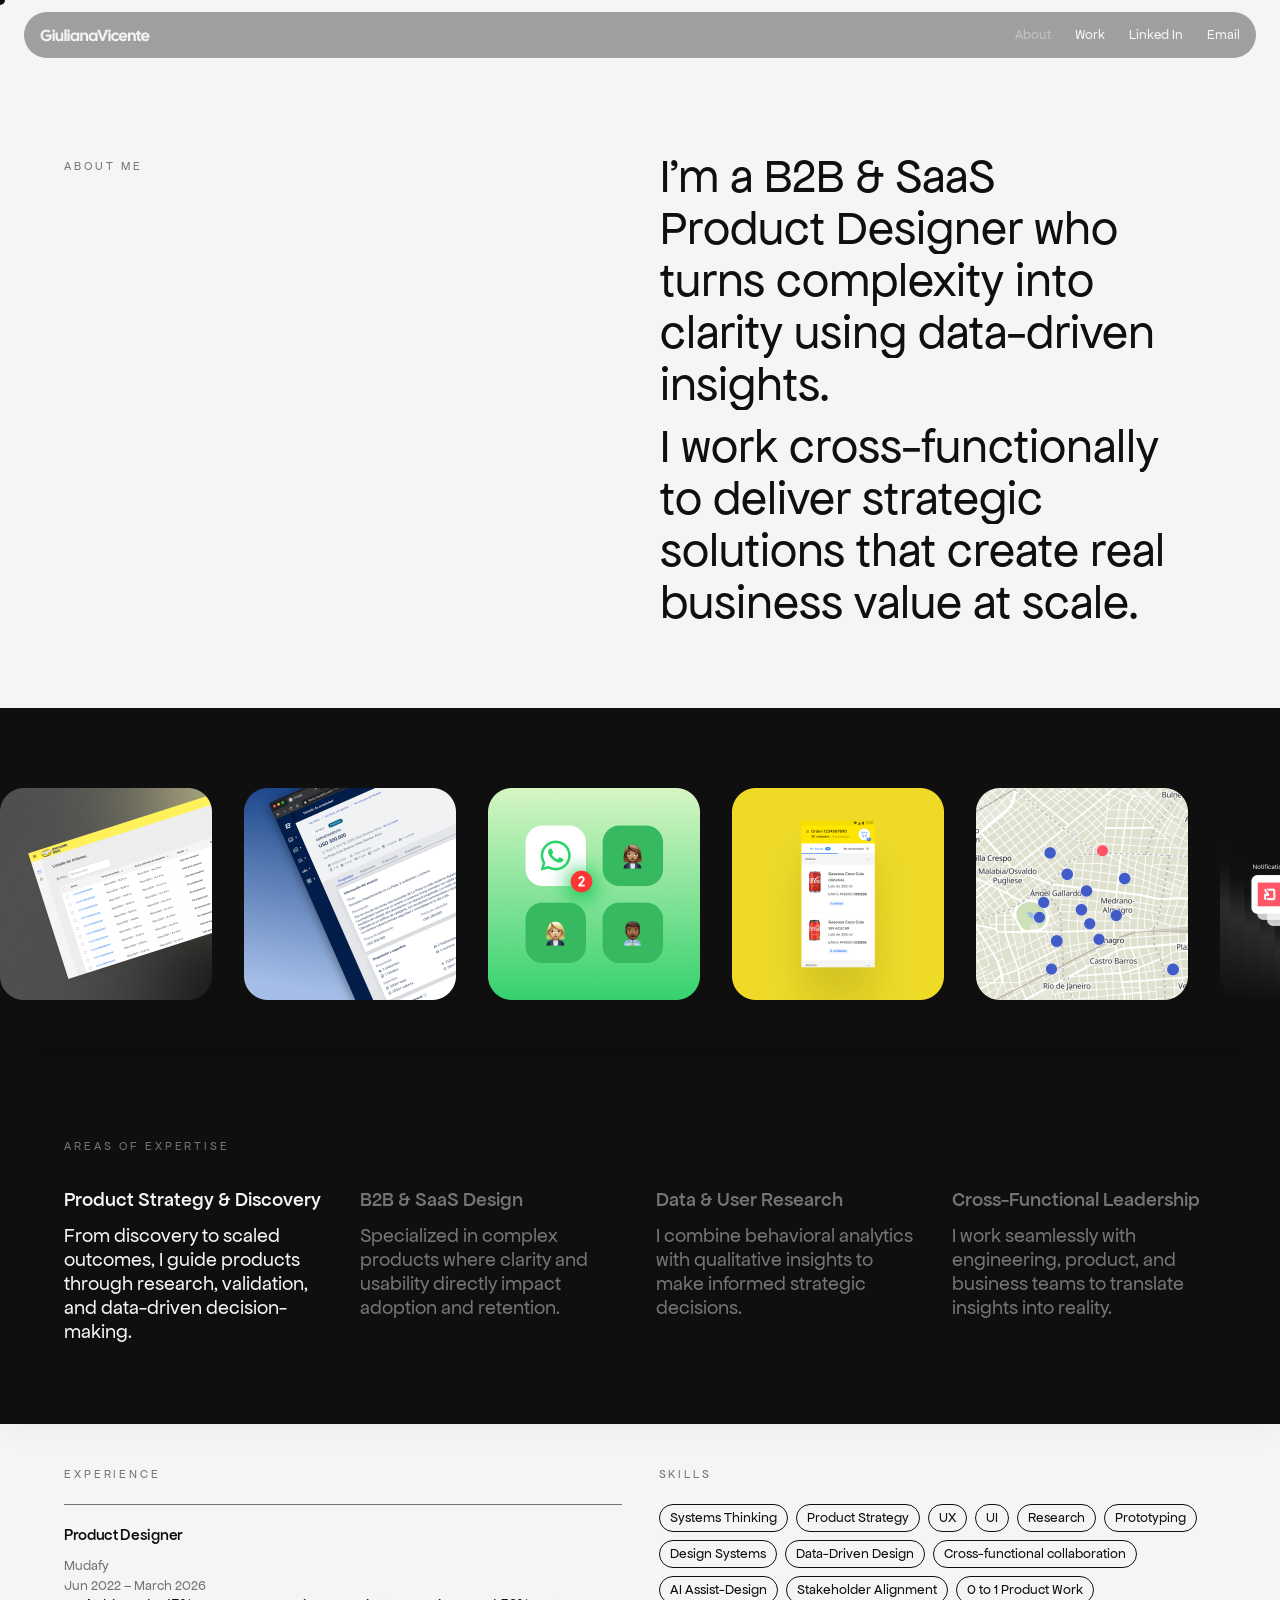
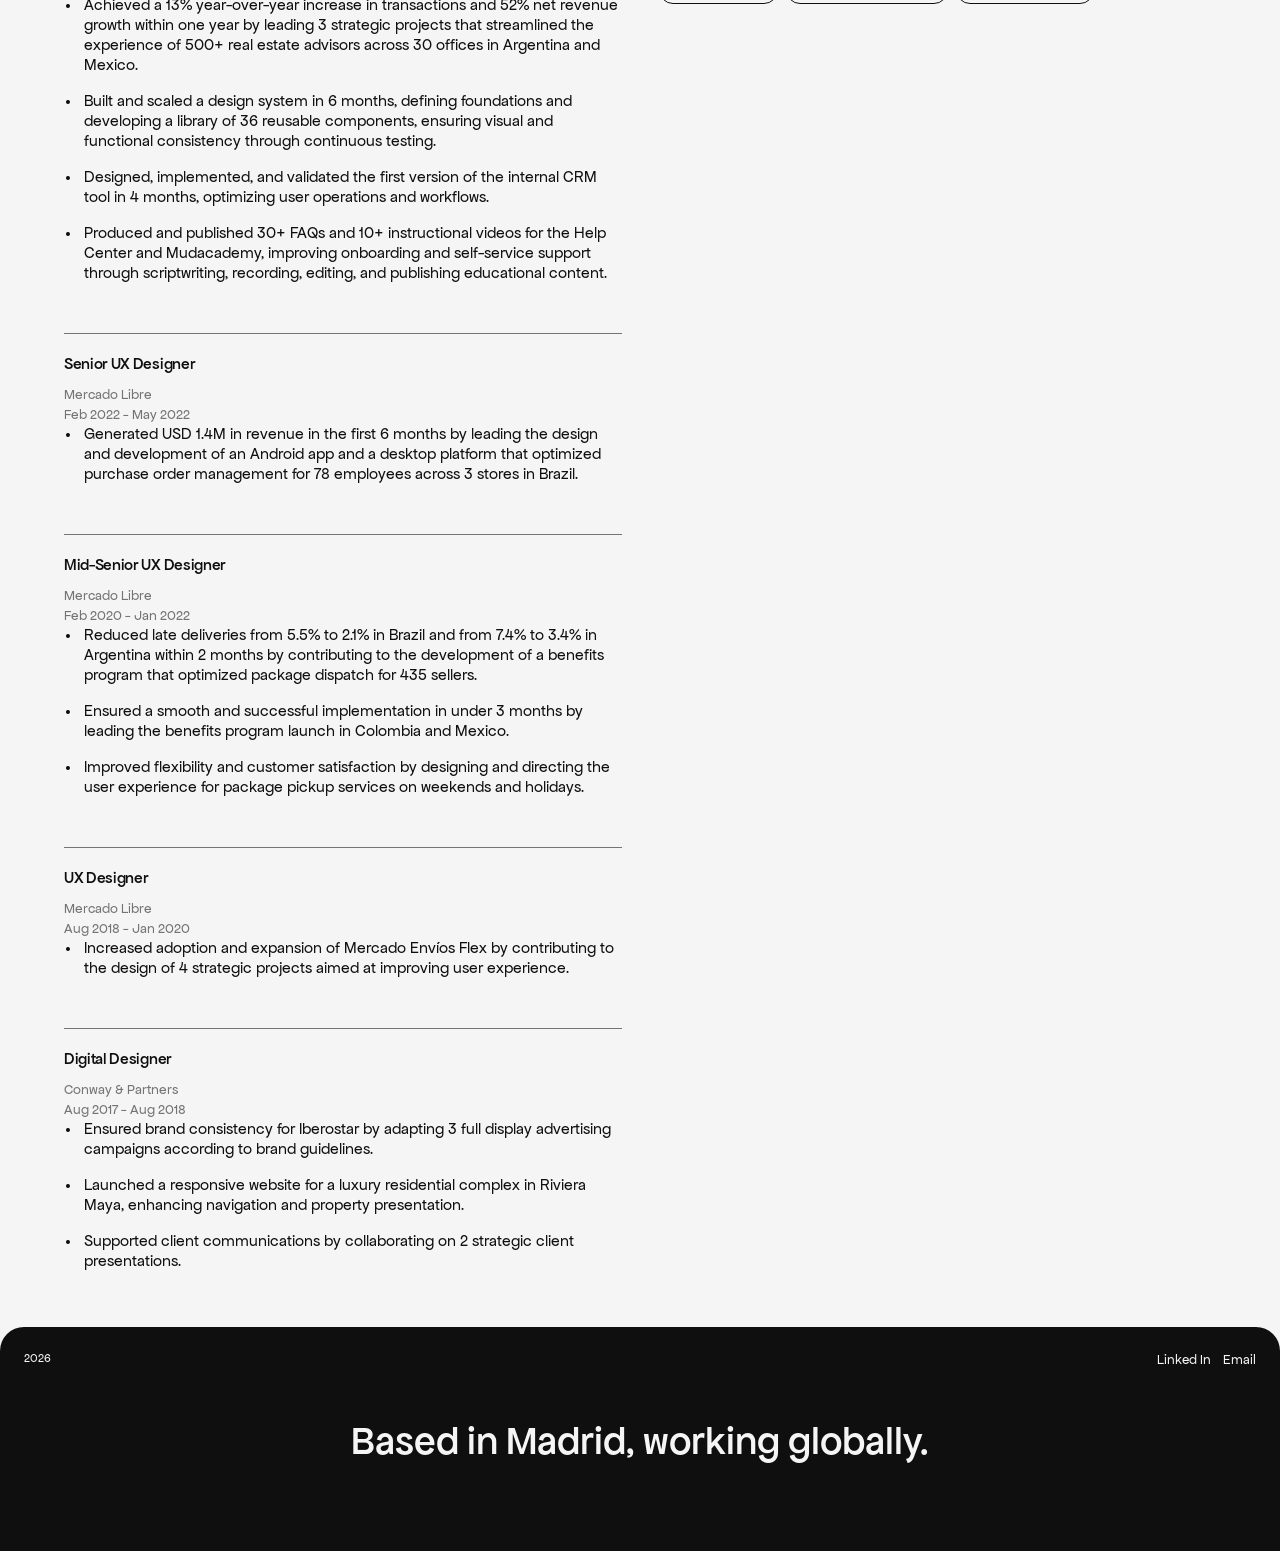
==== commit 4859875a: "Ajustes finales de about y home + pagina work + proyecot pronto" ====
--- a/about.html
+++ b/about.html
@@ -71,6 +71,31 @@
       </div>
     </section>
 
+    <!-- Photo marquee -->
+    <section class="about-marquee">
+      <div class="about-marquee-track">
+        <img src="images/about/about1.png" alt="">
+        <img src="images/about/about2.png" alt="">
+        <img src="images/about/about3.png" alt="">
+        <img src="images/about/about4.png" alt="">
+        <img src="images/about/about5.png" alt="">
+        <img src="images/about/about6.png" alt="">
+        <img src="images/about/about7.png" alt="">
+        <img src="images/about/about8.png" alt="">
+        <img src="images/about/about9.png" alt="">
+        <!-- Duplicate for seamless loop -->
+        <img src="images/about/about1.png" alt="">
+        <img src="images/about/about2.png" alt="">
+        <img src="images/about/about3.png" alt="">
+        <img src="images/about/about4.png" alt="">
+        <img src="images/about/about5.png" alt="">
+        <img src="images/about/about6.png" alt="">
+        <img src="images/about/about7.png" alt="">
+        <img src="images/about/about8.png" alt="">
+        <img src="images/about/about9.png" alt="">
+      </div>
+    </section>
+
     <!-- Areas of Expertise -->
     <section class="wow">
       <span class="label label--dark">AREAS OF EXPERTISE</span>
@@ -190,20 +215,20 @@
 
       <!-- Skills -->
       <div class="about-skills reveal-on-scroll" style="--delay:0">
-        <span class="label label--dark">PRODUCT SKILLS</span>
+        <span class="label label--dark">SKILLS</span>
         <div class="about-tags">
-          <span class="about-tag">Product Analytics</span>
-          <span class="about-tag">Product Thinking</span>
+          <span class="about-tag">Systems Thinking</span>
+          <span class="about-tag">Product Strategy</span>
           <span class="about-tag">UX</span>
           <span class="about-tag">UI</span>
           <span class="about-tag">Research</span>
-          <span class="about-tag">UX Writing</span>
+          <span class="about-tag">Prototyping</span>
           <span class="about-tag">Design Systems</span>
           <span class="about-tag">Data-Driven Design</span>
           <span class="about-tag">Cross-functional collaboration</span>
           <span class="about-tag">AI Assist-Design</span>
-          <span class="about-tag">Stakeholder Management</span>
-          <span class="about-tag">Roadmap Prioritization</span>
+          <span class="about-tag">Stakeholder Alignment</span>
+          <span class="about-tag">0 to 1 Product Work</span>
         </div>
       </div>
 
--- a/style.css
+++ b/style.css
@@ -773,7 +773,7 @@
   height: 100vh;
   height: 100svh;
   overflow: hidden;
-  background-color: #ffffff;
+  background-color: #f5f5f5;
   border-radius: 24px 24px 0 0;
   box-shadow: 0 -16px 48px rgba(0, 0, 0, 0.35);
   display: flex;
@@ -1082,10 +1082,10 @@
 }
 
 .about-desc-left {
-  flex: 0 0 200px;
+  flex: 1;
   display: flex;
   align-items: flex-start;
-  padding-top: 4px;
+  padding-top: 6px;
 }
 
 .about-desc-right {
@@ -1113,6 +1113,37 @@
   max-width: 583px;
 }
 
+/* ── Photo marquee strip ── */
+.about-marquee {
+  overflow: hidden;
+  background-color: #0f0f0f;
+  position: relative;
+  z-index: 1;
+  padding: 80px 0;
+}
+
+.about-marquee-track {
+  display: flex;
+  gap: 32px;
+  width: max-content;
+  background-color: #0f0f0f;
+  animation: about-marquee 35s linear infinite;
+}
+
+.about-marquee-track img {
+  height: 212px;
+  width: 212px;
+  border-radius: 16px;
+  object-fit: cover;
+  display: block;
+  flex-shrink: 0;
+}
+
+@keyframes about-marquee {
+  from { transform: translateX(0); }
+  to   { transform: translateX(-50%); }
+}
+
 /* Line-by-line scroll reveal */
 .about-line-wrap {
   display: block;
@@ -1236,12 +1267,12 @@
 /* Pills: mismo estilo que la home */
 .about-tag {
   font-family: 'ApfelGrotezk', sans-serif;
-  font-size: 16px;
-  line-height: 24px;
+  font-size: 14px;
+  line-height: 20px;
   color: var(--black);
-  border: 1px solid var(--black);
+  border: 0.5px solid var(--black);
   border-radius: 24px;
-  padding: 6px 8px;
+  padding: 3px 10px;
   white-space: nowrap;
   position: relative;
   z-index: 10000;
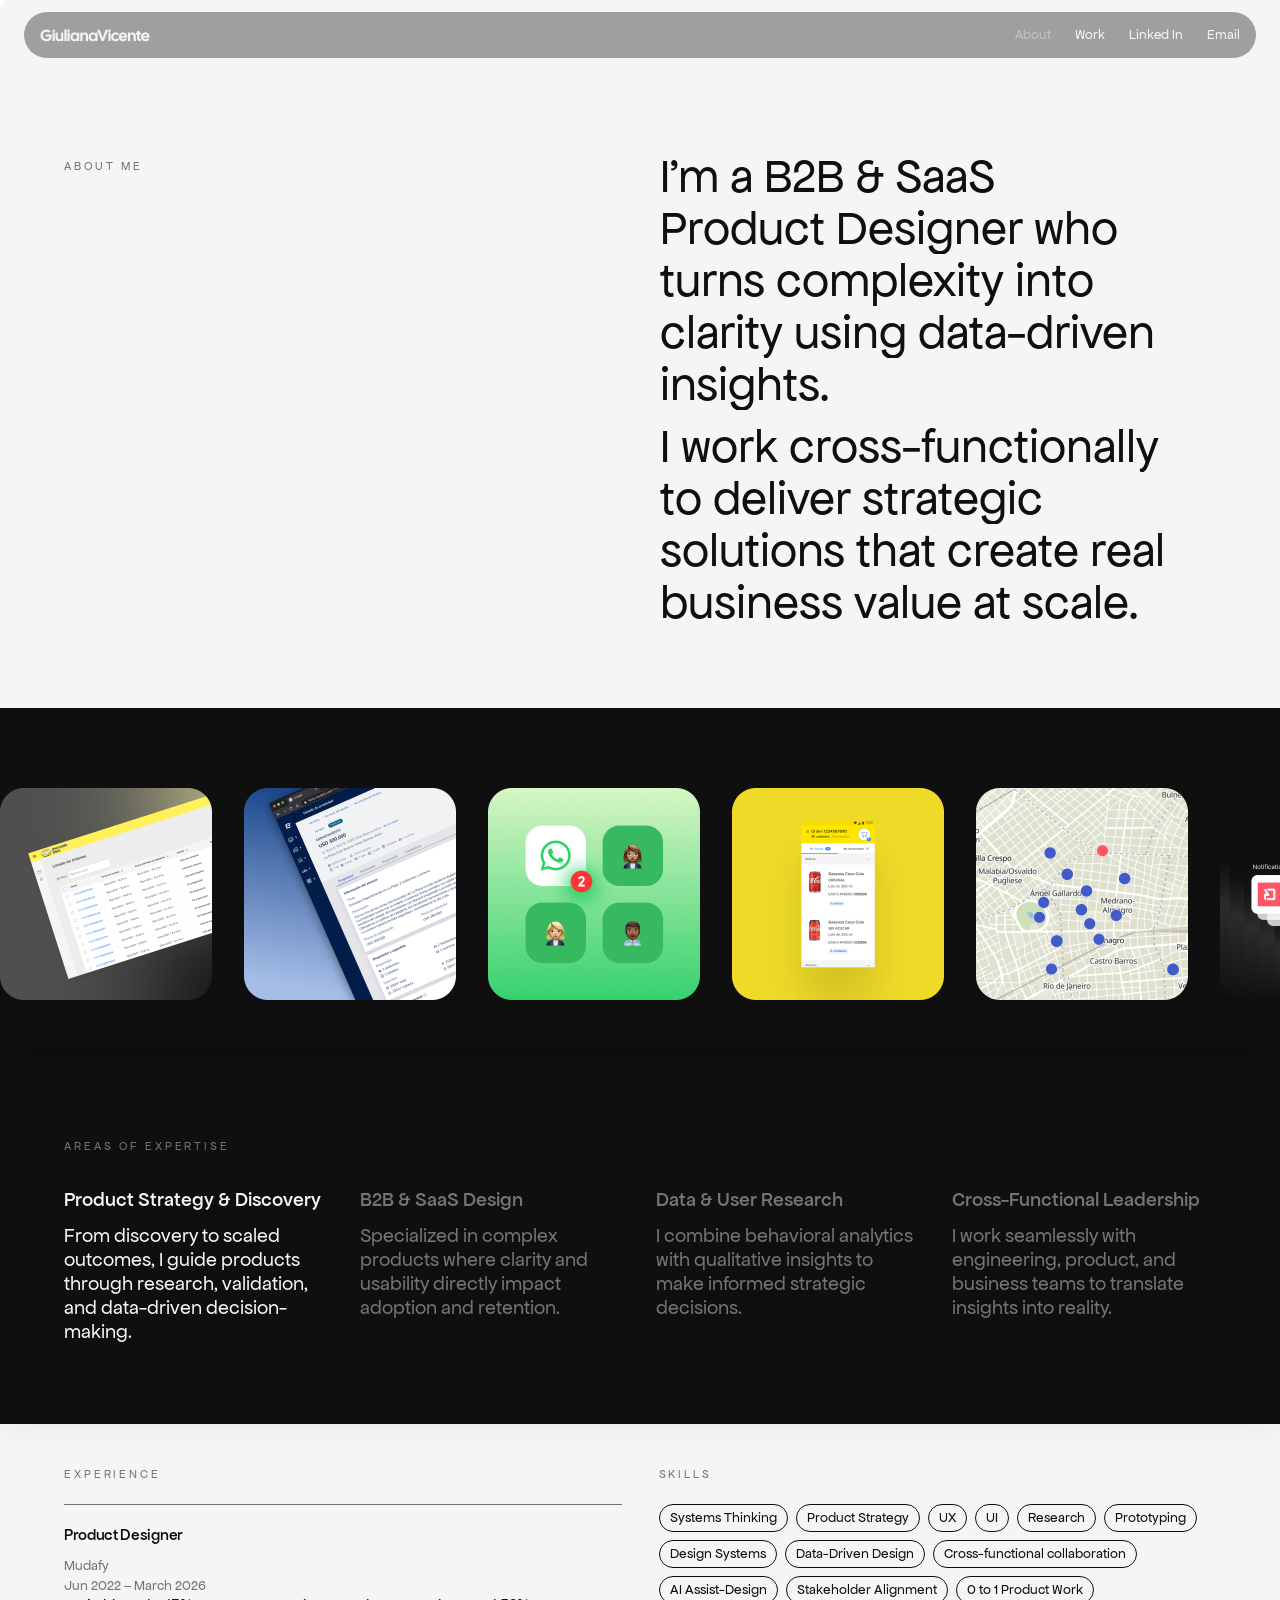
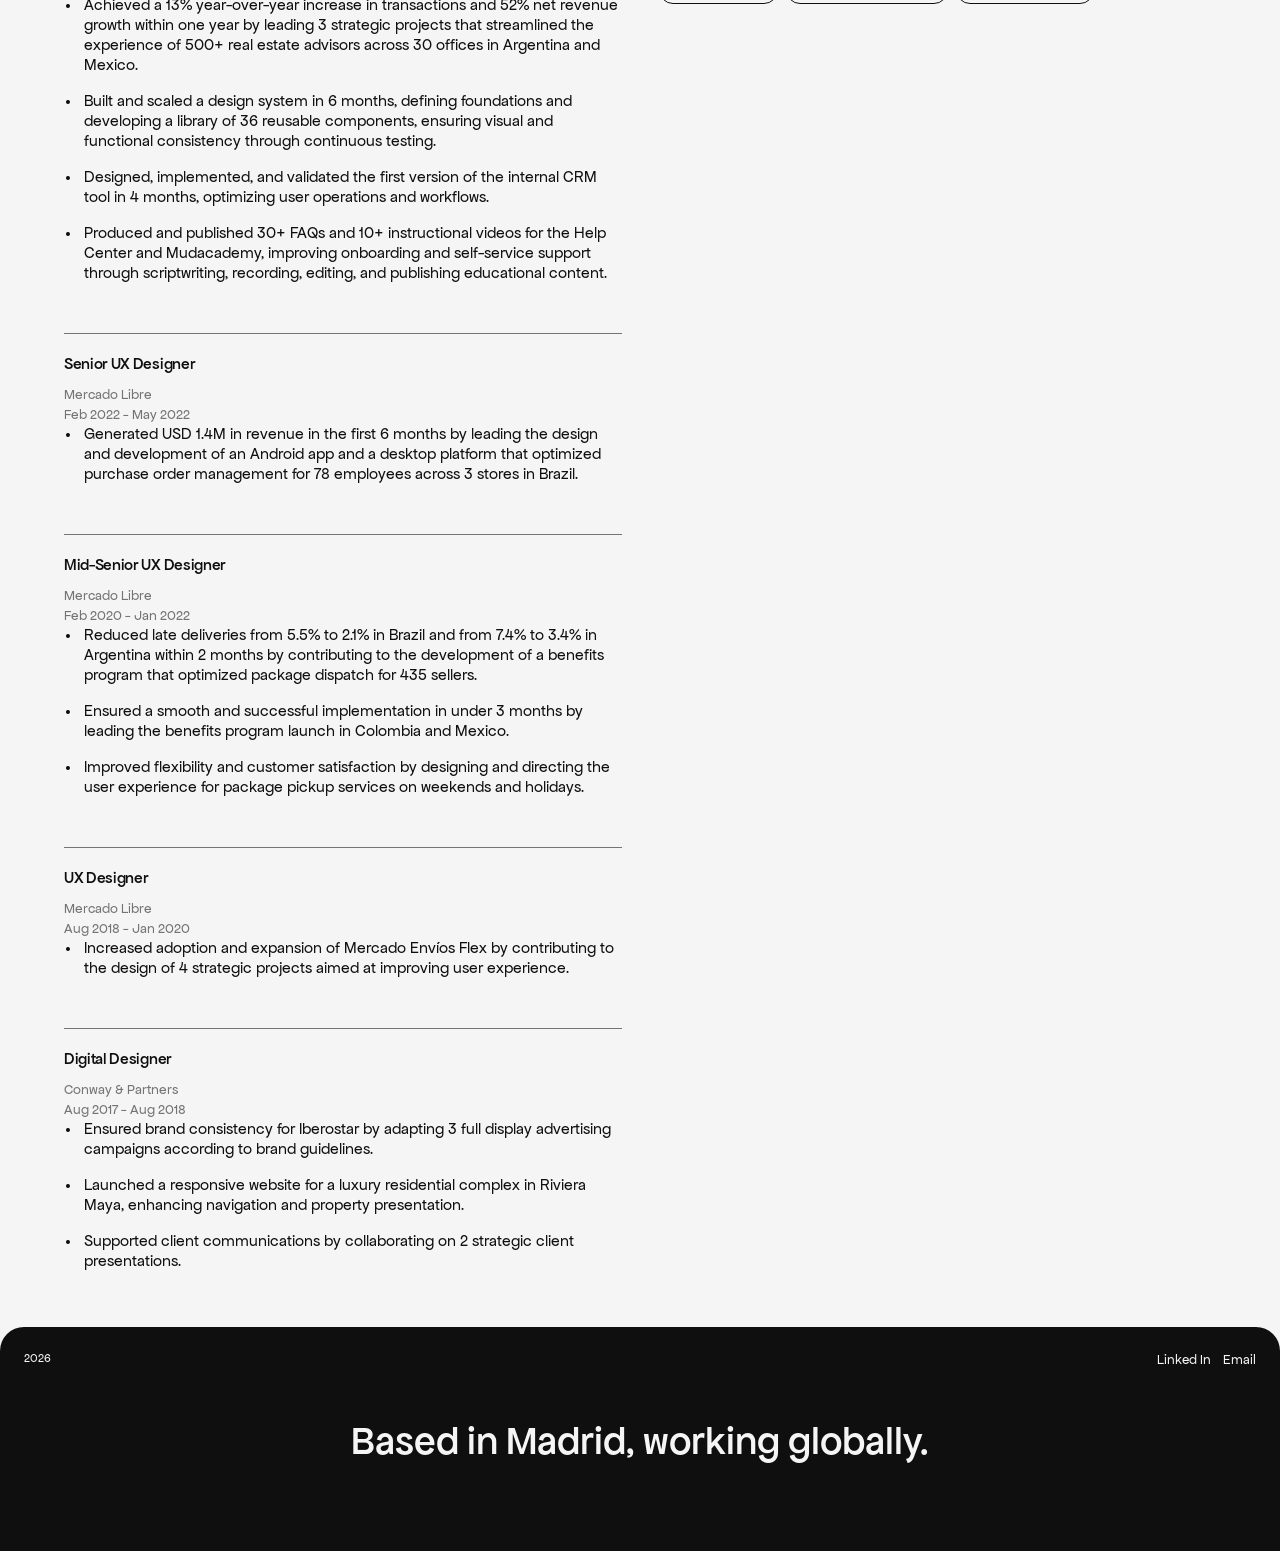
==== commit 3f809f91: "Ajustes" ====
--- a/about.html
+++ b/about.html
@@ -9,6 +9,7 @@
   <link rel="icon" type="image/x-icon" href="favicon/favicon.ico">
   <link rel="manifest" href="favicon/site.webmanifest">
   <link rel="stylesheet" href="style.css?v=14">
+  <style>body { animation: page-fade-in 0.45s ease both; }</style>
 </head>
 <body class="about-page">
 
@@ -31,7 +32,7 @@
       </div>
       <div class="navbar-links">
         <a href="about.html" class="nav-active">About</a>
-        <a href="index.html#work">Work</a>
+        <a href="work.html">Work</a>
         <a href="https://www.linkedin.com/in/giuliana-vicente/" target="_blank" rel="noopener">Linked In</a>
         <a href="mailto:giuvicente23@gmail.com">Email</a>
       </div>
@@ -50,7 +51,7 @@
       <nav class="mobile-menu-links">
         <a href="index.html">Home</a>
         <a href="about.html" class="nav-active">About</a>
-        <a href="index.html#work">Work</a>
+        <a href="work.html">Work</a>
         <a href="https://www.linkedin.com/in/giuliana-vicente/" target="_blank" rel="noopener">Linked In</a>
         <a href="mailto:giuvicente23@gmail.com">Email</a>
       </nav>
@@ -250,6 +251,19 @@
   </div>
 
   <script>
+    // ── Page transition ───────────────────────────────────────────────────
+    document.addEventListener('click', function(e) {
+      var link = e.target.closest('a');
+      if (!link) return;
+      var href = link.getAttribute('href');
+      if (!href || link.target === '_blank' || href.startsWith('http') || href.startsWith('mailto') || href.startsWith('tel') || href.startsWith('#')) return;
+      e.preventDefault();
+      document.body.style.animation = 'none';
+      document.body.style.transition = 'opacity 0.3s ease';
+      document.body.style.opacity = '0';
+      setTimeout(function() { window.location.href = href; }, 300);
+    });
+
     // ── Custom cursor ──────────────────────────────────────────────────────
     var cursorDot    = document.getElementById('cursor-dot');
     var cursorBubble = document.getElementById('cursor-bubble');
--- a/style.css
+++ b/style.css
@@ -137,6 +137,12 @@
   scroll-behavior: smooth;
 }
 
+/* ── Page transition ──────────────────────────────────────────────────────── */
+@keyframes page-fade-in {
+  from { opacity: 0; }
+  to   { opacity: 1; }
+}
+
 body {
   background-color: var(--black);
   color: var(--white);
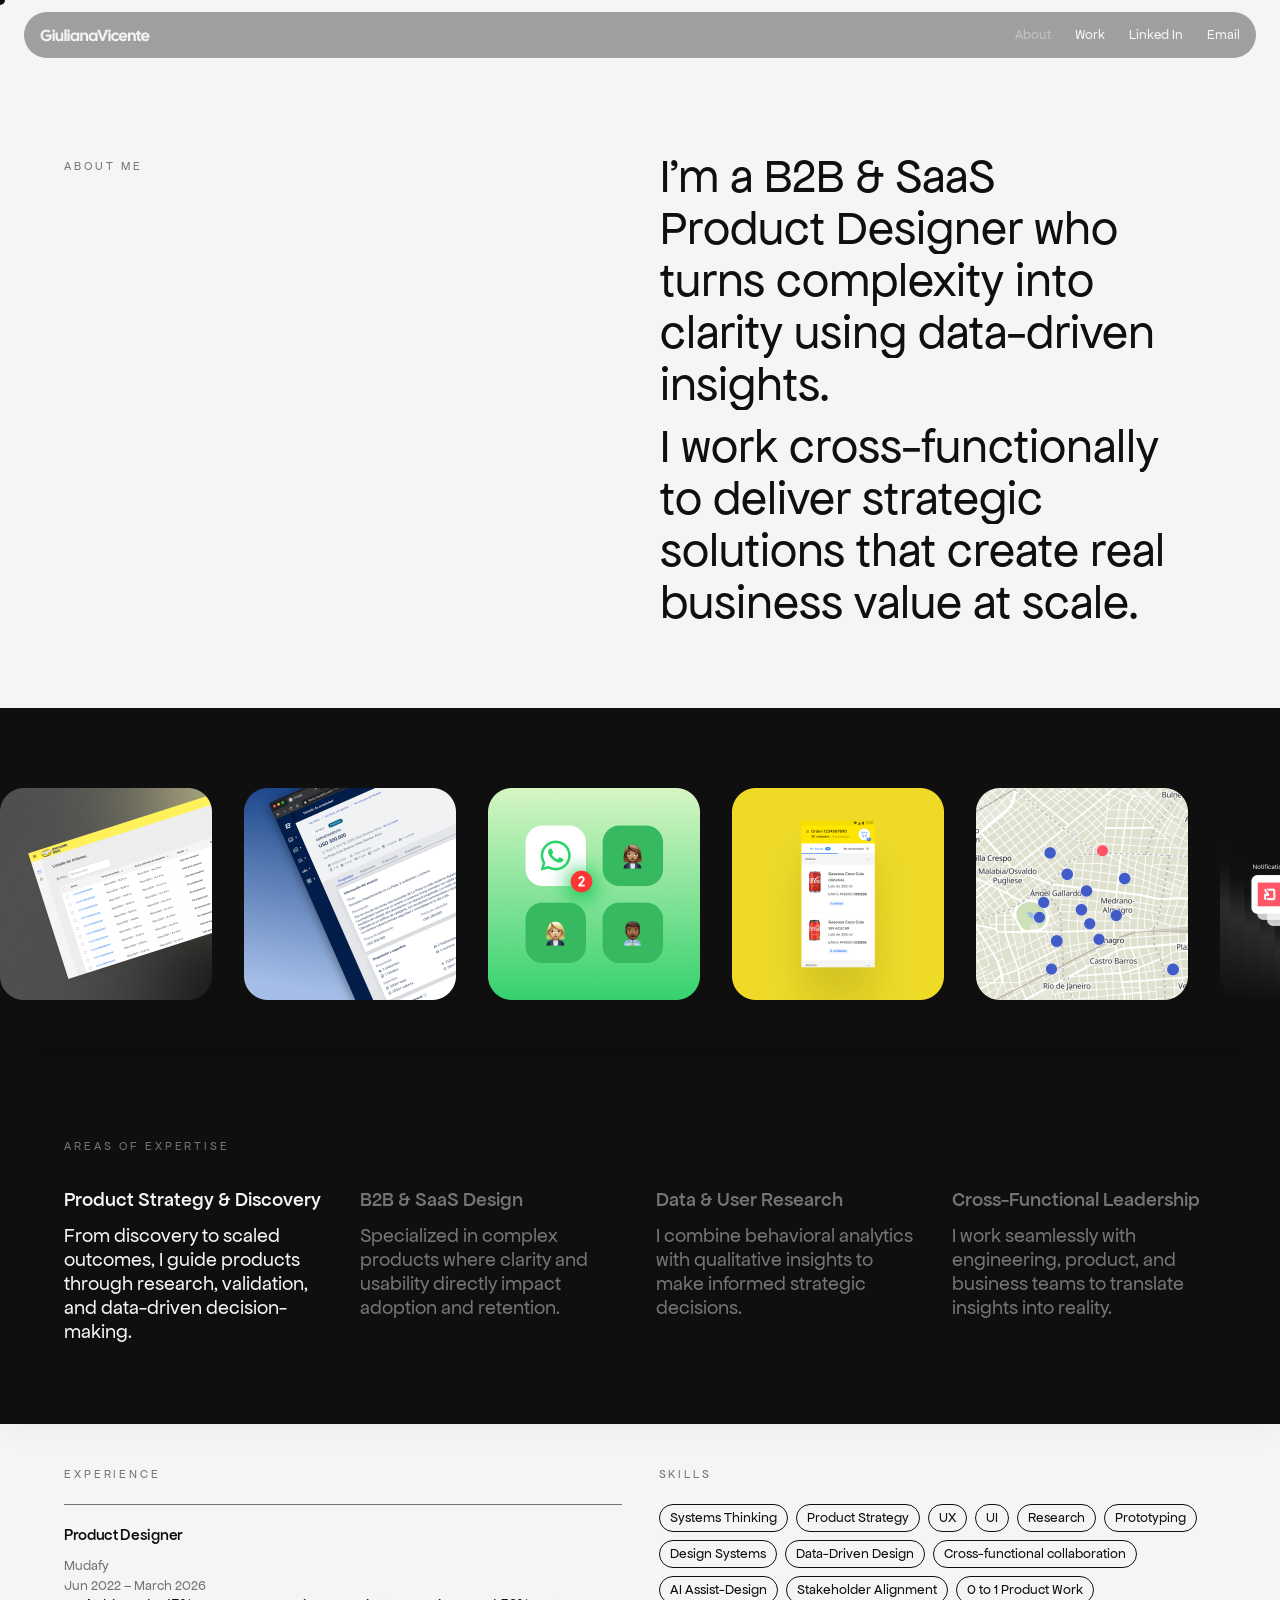
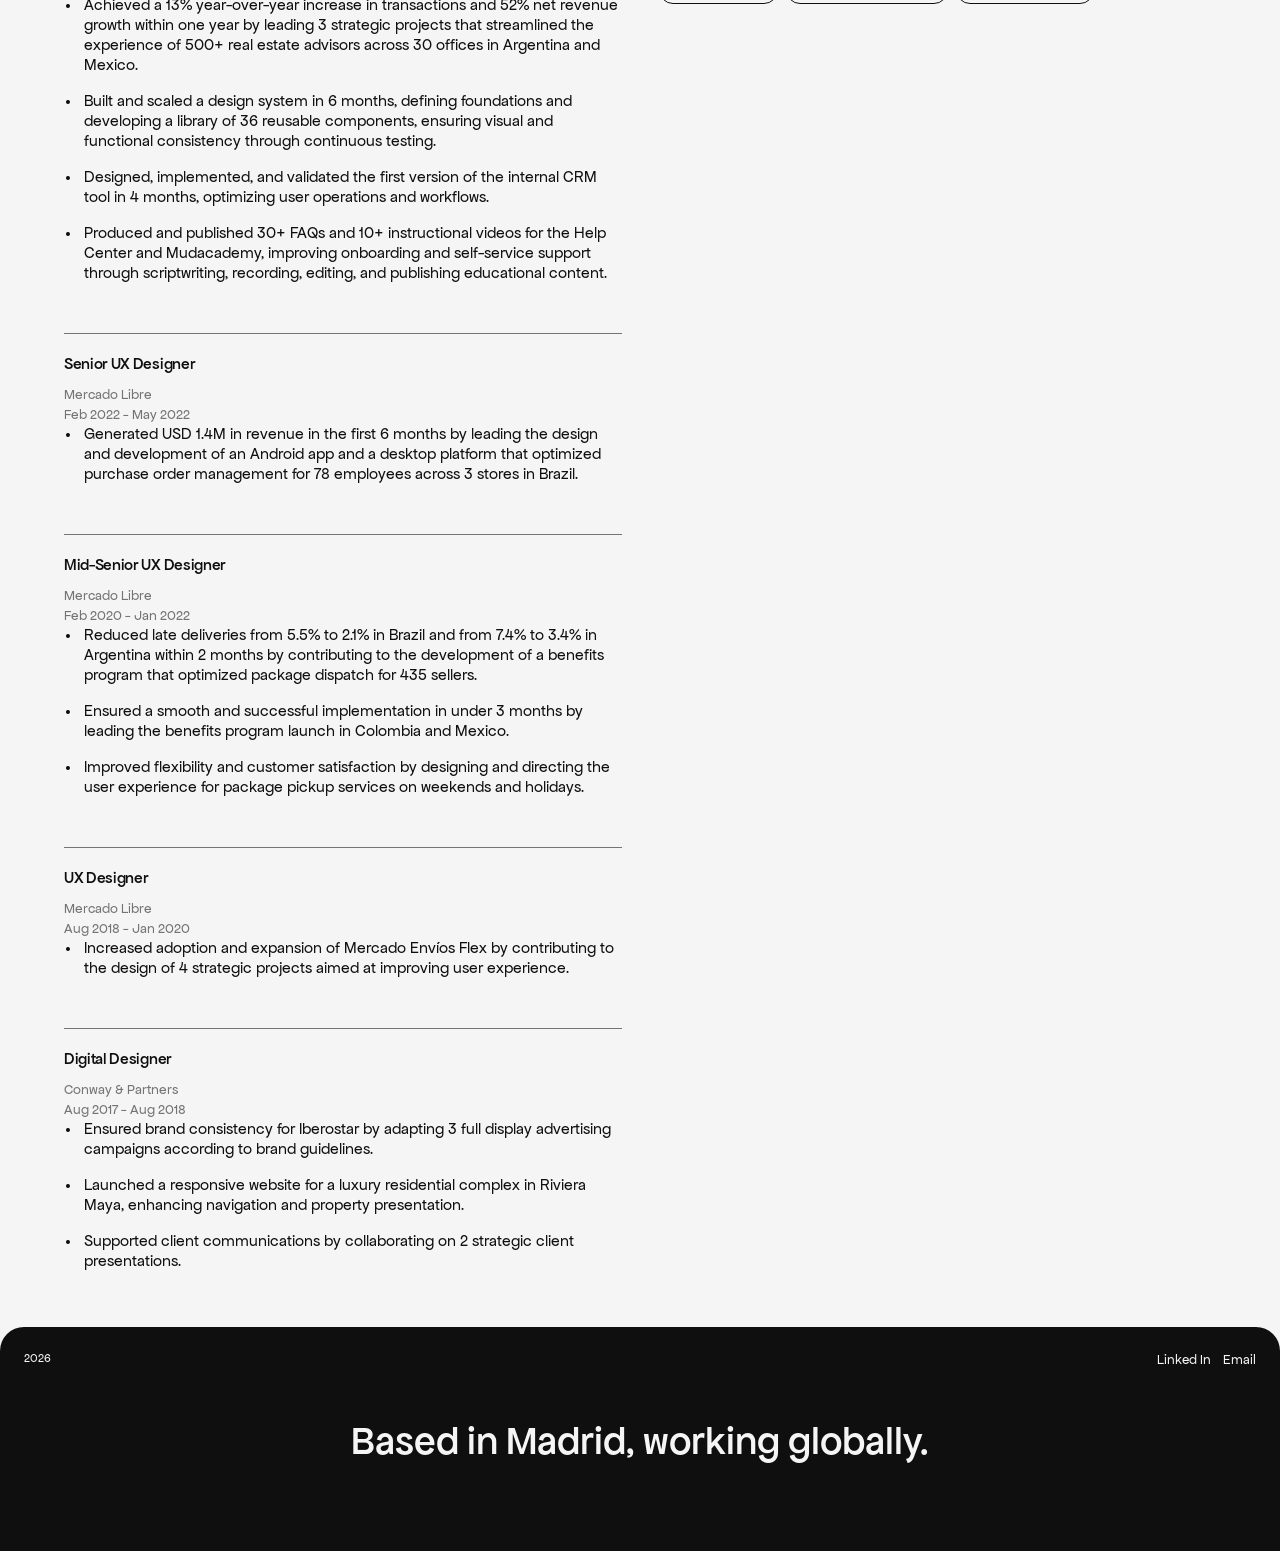
==== commit 037103a8: "Cambios" ====
--- a/about.html
+++ b/about.html
@@ -9,9 +9,10 @@
   <link rel="icon" type="image/x-icon" href="favicon/favicon.ico">
   <link rel="manifest" href="favicon/site.webmanifest">
   <link rel="stylesheet" href="style.css?v=14">
-  <style>body { animation: page-fade-in 0.45s ease both; }</style>
 </head>
 <body class="about-page">
+
+  <div id="page-curtain"></div>
 
   <!-- Custom cursor -->
   <div id="cursor-dot"></div>
@@ -252,16 +253,17 @@
 
   <script>
     // ── Page transition ───────────────────────────────────────────────────
+    var curtain = document.getElementById('page-curtain');
+    curtain.classList.add('curtain-exit');
     document.addEventListener('click', function(e) {
       var link = e.target.closest('a');
       if (!link) return;
       var href = link.getAttribute('href');
       if (!href || link.target === '_blank' || href.startsWith('http') || href.startsWith('mailto') || href.startsWith('tel') || href.startsWith('#')) return;
       e.preventDefault();
-      document.body.style.animation = 'none';
-      document.body.style.transition = 'opacity 0.3s ease';
-      document.body.style.opacity = '0';
-      setTimeout(function() { window.location.href = href; }, 300);
+      curtain.classList.remove('curtain-exit');
+      curtain.classList.add('curtain-enter');
+      setTimeout(function() { window.location.href = href; }, 550);
     });
 
     // ── Custom cursor ──────────────────────────────────────────────────────
--- a/style.css
+++ b/style.css
@@ -138,9 +138,29 @@
 }
 
 /* ── Page transition ──────────────────────────────────────────────────────── */
-@keyframes page-fade-in {
-  from { opacity: 0; }
-  to   { opacity: 1; }
+#page-curtain {
+  position: fixed;
+  inset: 0;
+  background-color: #0f0f0f;
+  z-index: 99999;
+  transform: translateY(100%);
+  pointer-events: none;
+  will-change: transform;
+}
+#page-curtain.curtain-enter {
+  animation: curtain-enter 0.55s cubic-bezier(0.76, 0, 0.24, 1) forwards;
+  pointer-events: all;
+}
+#page-curtain.curtain-exit {
+  animation: curtain-exit 0.55s cubic-bezier(0.76, 0, 0.24, 1) forwards;
+}
+@keyframes curtain-enter {
+  from { transform: translateY(100%); }
+  to   { transform: translateY(0%); }
+}
+@keyframes curtain-exit {
+  from { transform: translateY(0%); }
+  to   { transform: translateY(-100%); }
 }
 
 body {
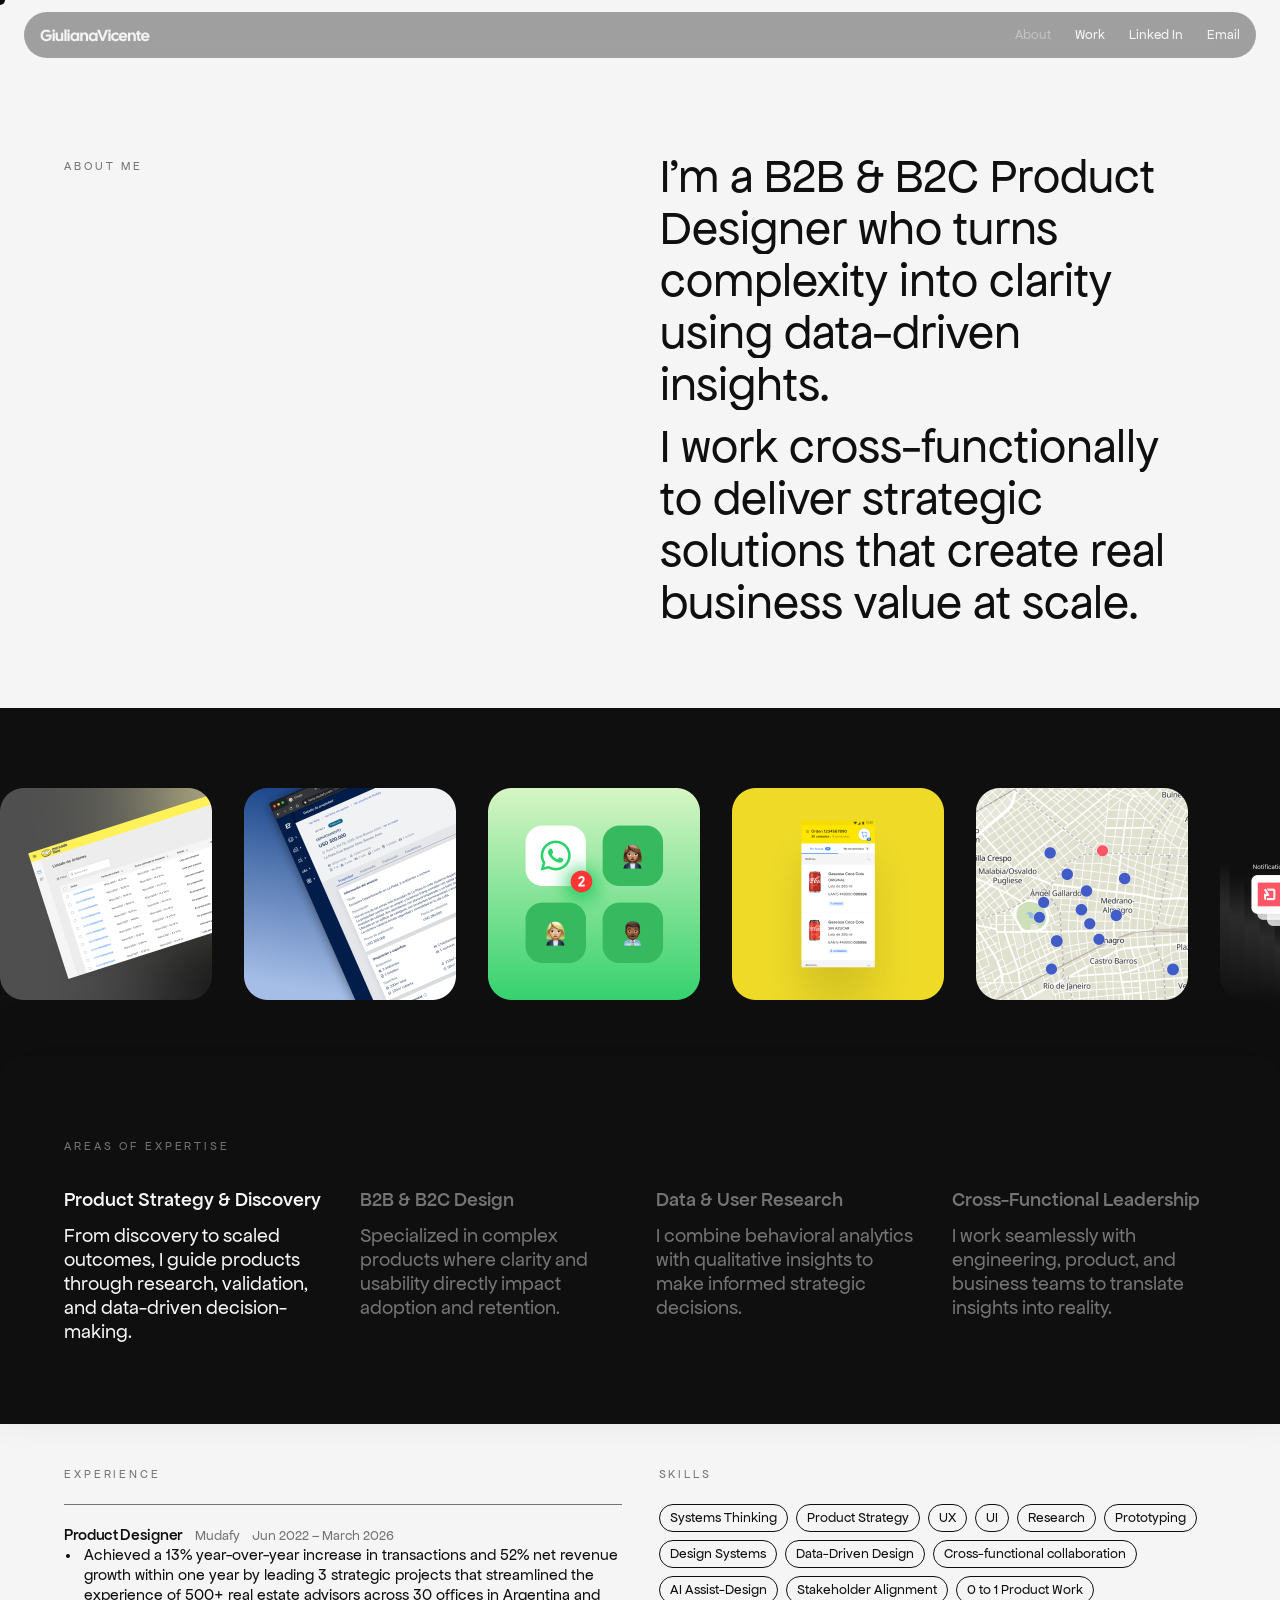
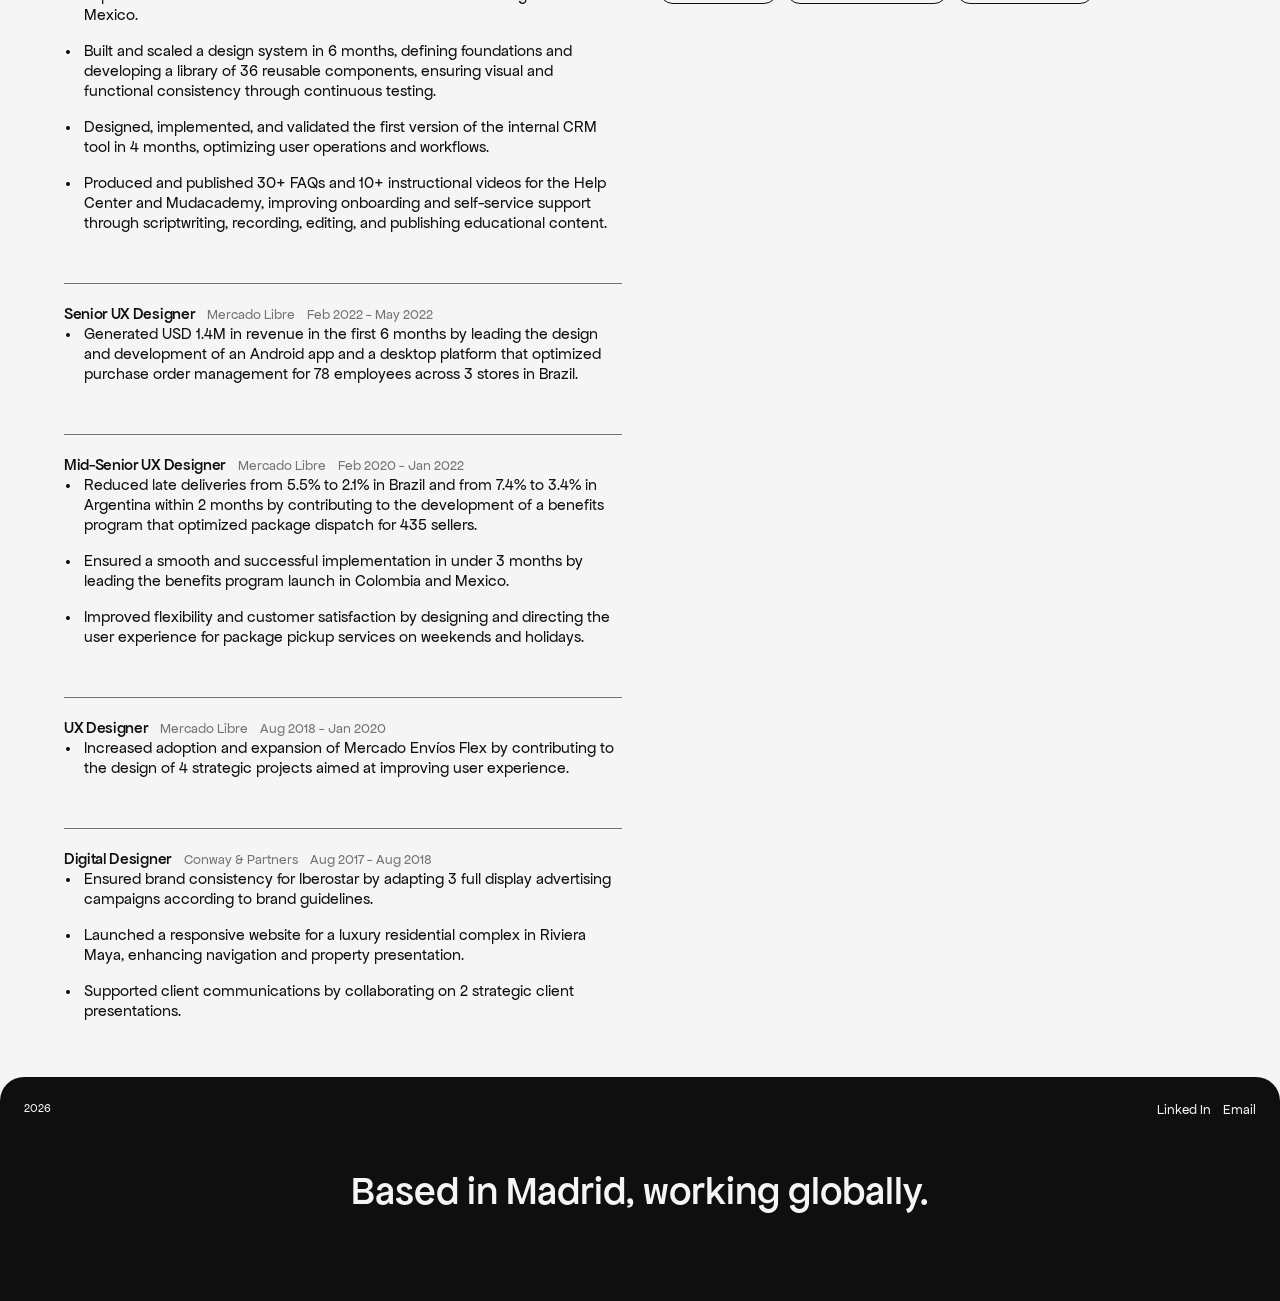
==== commit ebdaf994: "Nueva propuesta work pronto app Ajustes hasta modulo definitions" ====
--- a/about.html
+++ b/about.html
@@ -68,7 +68,7 @@
         <span class="about-line-wrap"><span class="about-line-inner about-me-label">ABOUT ME</span></span>
       </div>
       <div class="about-desc-right">
-        <p class="about-intro">I'm a B2B &amp; SaaS Product Designer who turns complexity into clarity using data-driven insights.</p>
+        <p class="about-intro">I'm a B2B &amp; B2C Product Designer who turns complexity into clarity using data-driven insights.</p>
         <p class="about-intro">I work cross-functionally to deliver strategic solutions that create real business value at scale.</p>
       </div>
     </section>
@@ -107,7 +107,7 @@
           <p>From discovery to scaled outcomes, I guide products through research, validation, and data-driven decision-making.</p>
         </div>
         <div class="wow-col" data-wow-index="1">
-          <h3>B2B &amp; SaaS Design</h3>
+          <h3>B2B &amp; B2C Design</h3>
           <p>Specialized in complex products where clarity and usability directly impact adoption and retention.</p>
         </div>
         <div class="wow-col" data-wow-index="2">
@@ -132,10 +132,10 @@
 
           <section class="about-job reveal-on-scroll" style="--delay:0">
             <div class="about-job-title">
-              <h3>Product Designer</h3>
-              <div class="about-job-meta">
-                <span>Mudafy</span>
-                <span>Jun 2022 – March 2026</span>
+              <div class="about-job-role">
+                <h3>Product Designer</h3>
+                <span class="about-job-company">Mudafy</span>
+                <span class="about-job-dates">Jun 2022 – March 2026</span>
               </div>
             </div>
             <div class="about-job-desc">
@@ -150,10 +150,10 @@
 
           <section class="about-job reveal-on-scroll" style="--delay:1">
             <div class="about-job-title">
-              <h3>Senior UX Designer</h3>
-              <div class="about-job-meta">
-                <span>Mercado Libre</span>
-                <span>Feb 2022 - May 2022</span>
+              <div class="about-job-role">
+                <h3>Senior UX Designer</h3>
+                <span class="about-job-company">Mercado Libre</span>
+                <span class="about-job-dates">Feb 2022 - May 2022</span>
               </div>
             </div>
             <div class="about-job-desc">
@@ -165,10 +165,10 @@
 
           <section class="about-job reveal-on-scroll" style="--delay:2">
             <div class="about-job-title">
-              <h3>Mid-Senior UX Designer</h3>
-              <div class="about-job-meta">
-                <span>Mercado Libre</span>
-                <span>Feb 2020 - Jan 2022</span>
+              <div class="about-job-role">
+                <h3>Mid-Senior UX Designer</h3>
+                <span class="about-job-company">Mercado Libre</span>
+                <span class="about-job-dates">Feb 2020 - Jan 2022</span>
               </div>
             </div>
             <div class="about-job-desc">
@@ -182,10 +182,10 @@
 
           <section class="about-job reveal-on-scroll" style="--delay:3">
             <div class="about-job-title">
-              <h3>UX Designer</h3>
-              <div class="about-job-meta">
-                <span>Mercado Libre</span>
-                <span>Aug 2018 - Jan 2020</span>
+              <div class="about-job-role">
+                <h3>UX Designer</h3>
+                <span class="about-job-company">Mercado Libre</span>
+                <span class="about-job-dates">Aug 2018 - Jan 2020</span>
               </div>
             </div>
             <div class="about-job-desc">
@@ -197,10 +197,10 @@
 
           <section class="about-job reveal-on-scroll" style="--delay:4">
             <div class="about-job-title">
-              <h3>Digital Designer</h3>
-              <div class="about-job-meta">
-                <span>Conway &amp; Partners</span>
-                <span>Aug 2017 - Aug 2018</span>
+              <div class="about-job-role">
+                <h3>Digital Designer</h3>
+                <span class="about-job-company">Conway &amp; Partners</span>
+                <span class="about-job-dates">Aug 2017 - Aug 2018</span>
               </div>
             </div>
             <div class="about-job-desc">
--- a/style.css
+++ b/style.css
@@ -1224,6 +1224,27 @@
   gap: 12px;
 }
 
+.about-job-role {
+  display: flex;
+  flex-wrap: nowrap;
+  align-items: baseline;
+  gap: 12px;
+}
+
+.about-job-company {
+  font-family: 'ApfelGrotezk', sans-serif;
+  font-size: 14px;
+  line-height: 18px;
+  color: #747474;
+}
+
+.about-job-dates {
+  font-family: 'ApfelGrotezk', sans-serif;
+  font-size: 14px;
+  line-height: 18px;
+  color: #747474;
+}
+
 .about-job-title h3 {
   font-family: 'ApfelGrotezk', sans-serif;
   font-weight: 500;
@@ -1363,6 +1384,14 @@
     width: 100%;
   }
 
+  .about-job-role {
+    flex-wrap: wrap;
+  }
+
+  .about-job-desc {
+    margin-top: 16px;
+  }
+
   .about-job-meta {
     flex-direction: row;
     justify-content: space-between;
